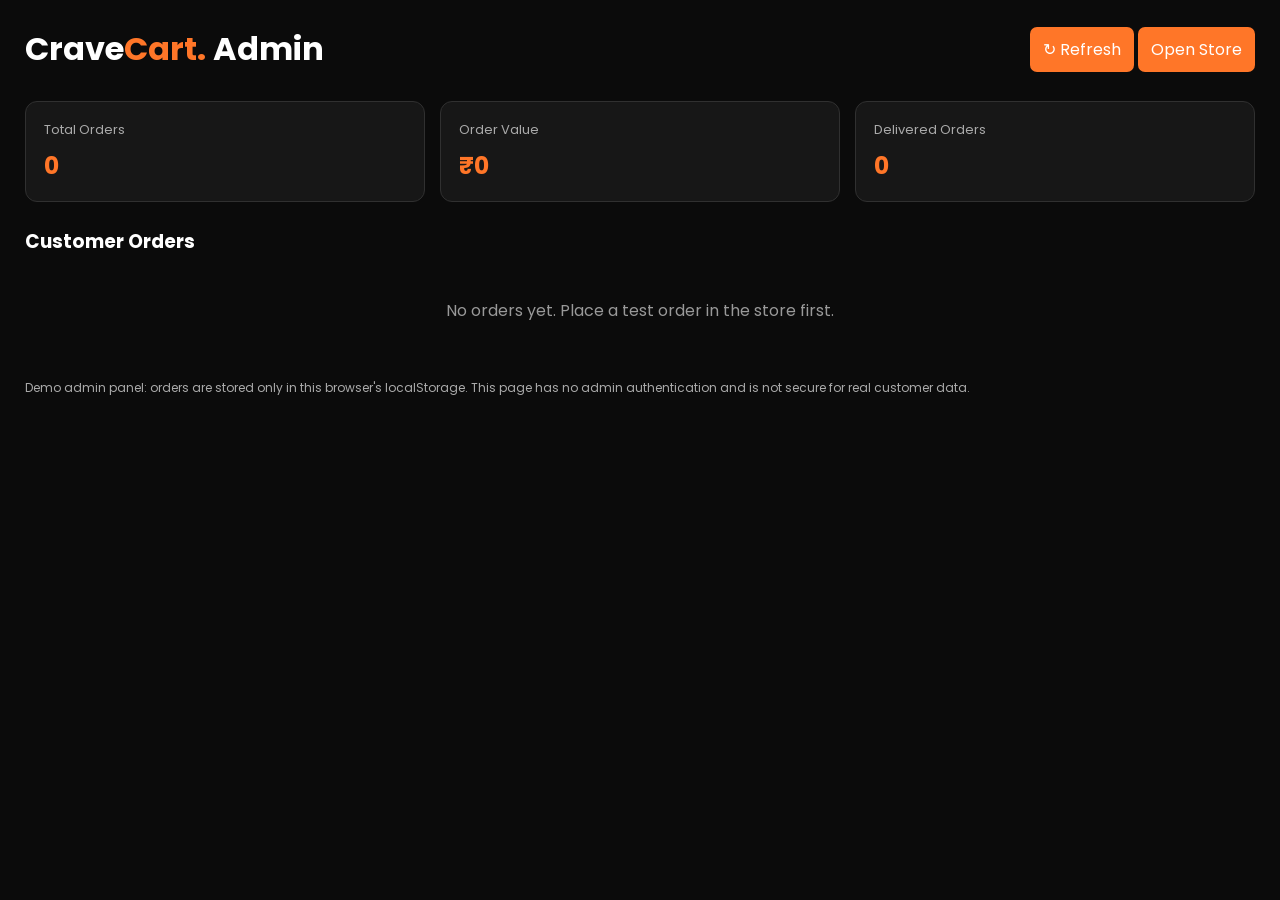
==== admin.html @ 3457a801 "Create admin.html" ====
<!DOCTYPE html>
<html lang="en">
<head>
<meta charset="UTF-8">
<meta name="viewport" content="width=device-width, initial-scale=1.0">
<title>CraveCart Admin</title>
<link href="https://fonts.googleapis.com/css2?family=Poppins:wght@400;500;600;700&display=swap" rel="stylesheet">
<style>
*{box-sizing:border-box;margin:0;padding:0}
body{background:#0b0b0b;color:white;font-family:Poppins,sans-serif;padding:25px}
header{display:flex;justify-content:space-between;align-items:center;gap:15px;flex-wrap:wrap;margin-bottom:28px}
h1 span{color:#ff7628}
button,select{padding:10px 13px;border:0;border-radius:7px;font:inherit}
button{cursor:pointer;background:#ff7628;color:white}
select{background:#222;color:white;border:1px solid #444}
.stats{display:grid;grid-template-columns:repeat(3,1fr);gap:15px;margin-bottom:25px}
.stat,.order{background:#171717;border:1px solid #303030;border-radius:12px;padding:18px}
.stat p{color:#aaa;font-size:13px}
.stat h2{color:#ff7628;margin-top:8px}
h3{margin-bottom:12px}
#orders{display:grid;gap:15px}
.order-head,.order-foot{display:flex;justify-content:space-between;gap:12px;flex-wrap:wrap}
.order p{font-size:13px;color:#bbb;margin:7px 0;overflow-wrap:anywhere}
.order strong{color:#ff7628}
.items{border-top:1px solid #333;border-bottom:1px solid #333;padding:10px 0;margin:12px 0}
.actions{display:flex;gap:8px;flex-wrap:wrap;margin-top:12px}
.danger{background:#a72d2d}
.muted{color:#999;text-align:center;padding:30px}
.note{color:#aaa;font-size:12px;margin-top:25px;line-height:1.7}
a{color:#ff7628}
@media(max-width:600px){body{padding:15px}.stats{grid-template-columns:1fr}}
</style>
</head>
<body>
<header>
  <h1>Crave<span>Cart.</span> Admin</h1>
  <div>
    <button onclick="loadOrders()">↻ Refresh</button>
    <button onclick="location.href='index.html'">Open Store</button>
  </div>
</header>

<div class="stats">
  <div class="stat"><p>Total Orders</p><h2 id="count">0</h2></div>
  <div class="stat"><p>Order Value</p><h2 id="sales">₹0</h2></div>
  <div class="stat"><p>Delivered Orders</p><h2 id="delivered">0</h2></div>
</div>

<h3>Customer Orders</h3>
<div id="orders"></div>

<p class="note">
  Demo admin panel: orders are stored only in this browser's localStorage.
  This page has no admin authentication and is not secure for real customer data.
</p>

<script>
const statuses=[
  "Order Placed",
  "Confirmed",
  "Preparing",
  "Out for Delivery",
  "Delivered",
  "Cancelled"
];

function readOrders(){
  try{return JSON.parse(localStorage.getItem("cc-orders"))||[]}
  catch{return []}
}

function safe(text){
  return String(text??"").replace(/[&<>"']/g,c=>({
    "&":"&amp;","<":"&lt;",">":"&gt;",'"':"&quot;","'":"&#39;"
  }[c]));
}

function loadOrders(){
  const orders=readOrders();
  document.getElementById("count").textContent=orders.length;
  document.getElementById("sales").textContent="₹"+
    orders.reduce((sum,o)=>sum+(Number(o.total)||0),0);
  document.getElementById("delivered").textContent=
    orders.filter(o=>o.status==="Delivered").length;

  const box=document.getElementById("orders");
  if(!orders.length){
    box.innerHTML='<div class="muted">No orders yet. Place a test order in the store first.</div>';
    return;
  }

  box.innerHTML=orders.map(o=>`
    <article class="order">
      <div class="order-head">
        <strong>${safe(o.id)}</strong>
        <strong>₹${Number(o.total)||0}</strong>
      </div>
      <p>Date: ${safe(o.date)}</p>
      <p>Customer: ${safe(o.customer)}</p>
      <p>Phone: ${safe(o.phone)}</p>
      <p>Address: ${safe(o.address)}</p>
      <div class="items">
        ${(Array.isArray(o.items)?o.items:[]).map(i=>
          `<p>${safe(i.name)} × ${Number(i.qty)||0} — ₹${(Number(i.price)||0)*(Number(i.qty)||0)}</p>`
        ).join("")}
      </div>
      <p>Payment: ${safe(o.payment||"Cash on Delivery")}</p>
      <p>Current status: <strong>${safe(o.status||"Order Placed")}</strong></p>
      <div class="actions">
        <select id="status-${safe(o.id)}">
          ${statuses.map(s=>`<option value="${s}" ${s===o.status?"selected":""}>${s}</option>`).join("")}
        </select>
        <button onclick="updateStatus('${safe(o.id)}')">Update Status</button>
        <button class="danger" onclick="deleteOrder('${safe(o.id)}')">Delete</button>
      </div>
    </article>
  `).join("");
}

function updateStatus(id){
  const orders=readOrders();
  const order=orders.find(o=>o.id===id);
  if(!order)return;
  const select=document.getElementById("status-"+id);
  if(!select)return;
  order.status=select.value;
  localStorage.setItem("cc-orders",JSON.stringify(orders));
  loadOrders();
}

function deleteOrder(id){
  if(!confirm("Delete this demo order?"))return;
  const orders=readOrders().filter(o=>o.id!==id);
  localStorage.setItem("cc-orders",JSON.stringify(orders));
  loadOrders();
}

loadOrders();
</script>
</body>
</html>
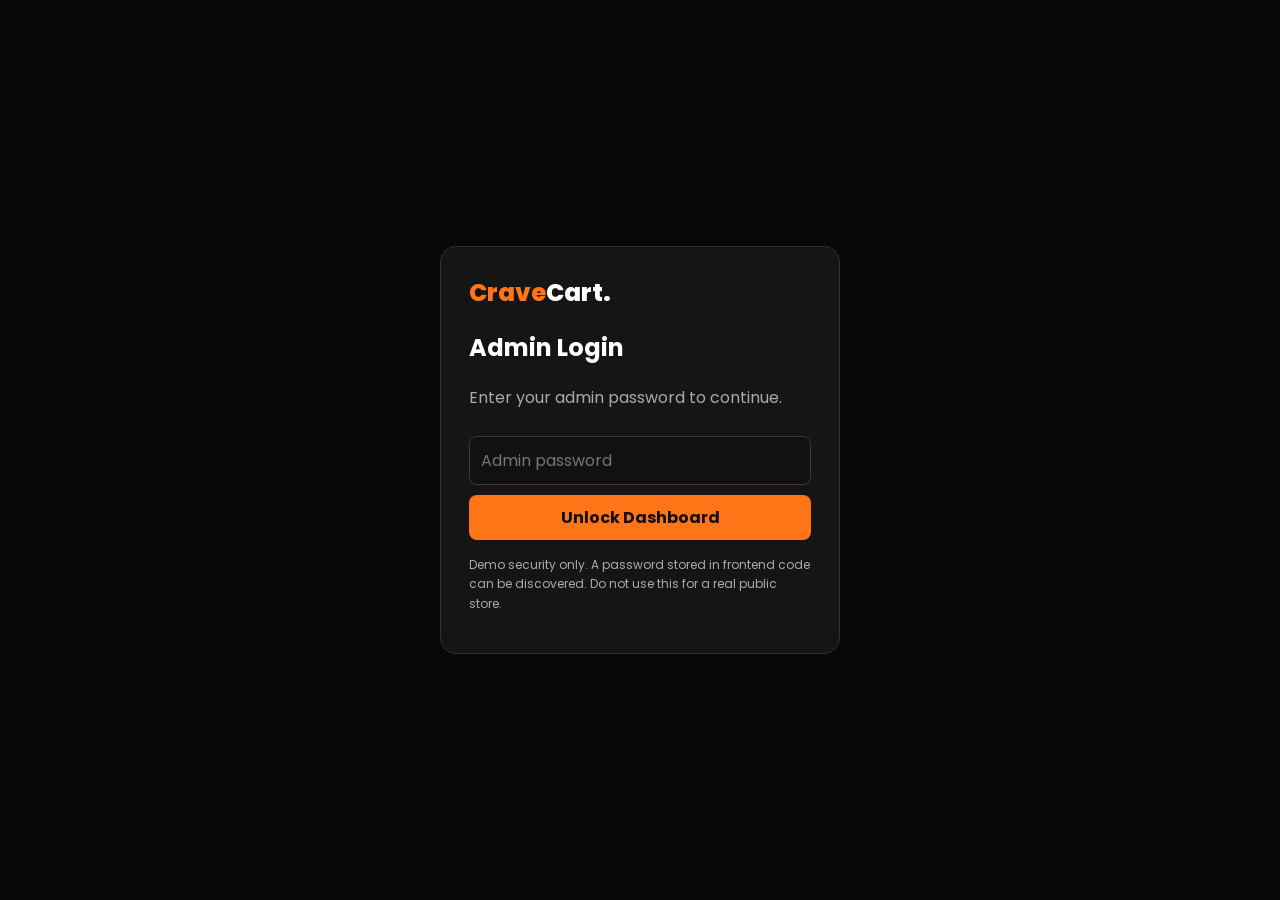
==== commit dc598516: "Update admin.html" ====
--- a/admin.html
+++ b/admin.html
@@ -5,138 +5,207 @@
 <meta charset="UTF-8">
 <meta name="viewport" content="width=device-width, initial-scale=1.0">
 <title>CraveCart Admin</title>
-<link href="https://fonts.googleapis.com/css2?family=Poppins:wght@400;500;600;700&display=swap" rel="stylesheet">
+<link rel="icon" href="https://i.postimg.cc/HkrL3C15/Crave-Cart-Glowing-Food-Delivery-Logo.png">
+<link href="https://fonts.googleapis.com/css2?family=Poppins:wght@400;500;600;700;800&display=swap" rel="stylesheet">
 <style>
-*{box-sizing:border-box;margin:0;padding:0}
-body{background:#0b0b0b;color:white;font-family:Poppins,sans-serif;padding:25px}
-header{display:flex;justify-content:space-between;align-items:center;gap:15px;flex-wrap:wrap;margin-bottom:28px}
-h1 span{color:#ff7628}
-button,select{padding:10px 13px;border:0;border-radius:7px;font:inherit}
-button{cursor:pointer;background:#ff7628;color:white}
-select{background:#222;color:white;border:1px solid #444}
-.stats{display:grid;grid-template-columns:repeat(3,1fr);gap:15px;margin-bottom:25px}
-.stat,.order{background:#171717;border:1px solid #303030;border-radius:12px;padding:18px}
-.stat p{color:#aaa;font-size:13px}
-.stat h2{color:#ff7628;margin-top:8px}
-h3{margin-bottom:12px}
-#orders{display:grid;gap:15px}
-.order-head,.order-foot{display:flex;justify-content:space-between;gap:12px;flex-wrap:wrap}
-.order p{font-size:13px;color:#bbb;margin:7px 0;overflow-wrap:anywhere}
-.order strong{color:#ff7628}
-.items{border-top:1px solid #333;border-bottom:1px solid #333;padding:10px 0;margin:12px 0}
-.actions{display:flex;gap:8px;flex-wrap:wrap;margin-top:12px}
-.danger{background:#a72d2d}
-.muted{color:#999;text-align:center;padding:30px}
-.note{color:#aaa;font-size:12px;margin-top:25px;line-height:1.7}
-a{color:#ff7628}
-@media(max-width:600px){body{padding:15px}.stats{grid-template-columns:1fr}}
+:root{--bg:#080808;--card:#151515;--orange:#ff7518;--muted:#aaa;--line:#303030}
+*{box-sizing:border-box}
+body{margin:0;background:var(--bg);color:#fff;font-family:Poppins,Arial,sans-serif}
+button,input,select{font:inherit}
+button{cursor:pointer}
+header{padding:17px 5%;display:flex;justify-content:space-between;align-items:center;gap:12px;border-bottom:1px solid var(--line)}
+.logo{font-size:24px;font-weight:800;color:var(--orange)}.logo span{color:white}
+.btn{border:0;border-radius:8px;background:var(--orange);color:#111;font-weight:700;padding:10px 15px}
+.outline{background:transparent;color:white;border:1px solid #555}
+main{padding:25px 5% 60px}
+h1{margin:0 0 6px;font-size:30px}
+.muted{color:var(--muted)}
+.grid{display:grid;grid-template-columns:repeat(4,1fr);gap:14px;margin:22px 0}
+.card{background:var(--card);border:1px solid var(--line);border-radius:12px;padding:17px}
+.card small{color:var(--muted)}
+.number{font-size:27px;font-weight:800;color:var(--orange);margin-top:5px;overflow-wrap:anywhere}
+.toolbar{display:flex;gap:10px;flex-wrap:wrap;margin:15px 0}
+input,select{padding:11px;background:#111;color:white;border:1px solid #393939;border-radius:8px}
+input{flex:1;min-width:180px}
+.orders{display:grid;grid-template-columns:repeat(2,minmax(0,1fr));gap:15px}
+.order{background:var(--card);border:1px solid var(--line);border-radius:13px;padding:17px;min-width:0}
+.orderhead{display:flex;justify-content:space-between;gap:10px;flex-wrap:wrap}
+.order h3{margin:0;color:var(--orange);overflow-wrap:anywhere}
+.tag{background:#292929;padding:5px 9px;border-radius:6px;font-size:12px}
+.details{font-size:13px;color:#ddd;line-height:1.8;overflow-wrap:anywhere}
+.items{border-top:1px solid var(--line);border-bottom:1px solid var(--line);padding:9px 0;margin:12px 0;font-size:13px}
+.row{display:flex;justify-content:space-between;gap:12px;margin:6px 0}
+.total{font-size:19px;color:var(--orange);font-weight:800}
+.statusbar{display:flex;gap:8px;flex-wrap:wrap;margin-top:14px}
+.statusbar select{flex:1;min-width:160px}
+.empty{text-align:center;padding:35px;color:var(--muted);grid-column:1/-1}
+.login{min-height:100vh;display:flex;align-items:center;justify-content:center;padding:20px}
+.loginbox{width:min(400px,100%);padding:28px;background:var(--card);border:1px solid var(--line);border-radius:16px}
+.loginbox input{width:100%;margin:10px 0}
+.loginbox .btn{width:100%}
+.notice{font-size:12px;color:var(--muted);line-height:1.6;margin-top:15px}
+.hidden{display:none!important}
+@media(max-width:800px){.grid{grid-template-columns:repeat(2,1fr)}.orders{grid-template-columns:1fr}}
+@media(max-width:500px){header{padding:14px 4%}.logo{font-size:20px}main{padding:20px 4%}h1{font-size:25px}.grid{gap:8px}.card{padding:12px}.number{font-size:22px}}
 </style>
 </head>
 <body>
+
+<section id="loginScreen" class="login">
+  <div class="loginbox">
+    <div class="logo">Crave<span>Cart.</span></div>
+    <h2>Admin Login</h2>
+    <p class="muted">Enter your admin password to continue.</p>
+    <form onsubmit="login(event)">
+      <input id="password" type="password" placeholder="Admin password" required autocomplete="current-password">
+      <button class="btn" type="submit">Unlock Dashboard</button>
+    </form>
+    <p id="loginError" style="color:#ff6969;font-size:13px"></p>
+    <p class="notice">Demo security only. A password stored in frontend code can be discovered. Do not use this for a real public store.</p>
+  </div>
+</section>
+
+<section id="dashboard" class="hidden">
 <header>
-  <h1>Crave<span>Cart.</span> Admin</h1>
-  <div>
-    <button onclick="loadOrders()">↻ Refresh</button>
-    <button onclick="location.href='index.html'">Open Store</button>
+  <div class="logo">Crave<span>Cart.</span> <small style="color:white;font-size:13px">Admin</small></div>
+  <div style="display:flex;gap:8px;flex-wrap:wrap">
+    <button class="btn outline" onclick="location.href='index.html'">Open Store</button>
+    <button class="btn" onclick="logout()">Lock Admin</button>
   </div>
 </header>
-
-<div class="stats">
-  <div class="stat"><p>Total Orders</p><h2 id="count">0</h2></div>
-  <div class="stat"><p>Order Value</p><h2 id="sales">₹0</h2></div>
-  <div class="stat"><p>Delivered Orders</p><h2 id="delivered">0</h2></div>
-</div>
-
-<h3>Customer Orders</h3>
-<div id="orders"></div>
-
-<p class="note">
-  Demo admin panel: orders are stored only in this browser's localStorage.
-  This page has no admin authentication and is not secure for real customer data.
-</p>
+<main>
+  <h1>Order Dashboard</h1>
+  <p class="muted">Manage customer orders and delivery status.</p>
+
+  <div class="grid">
+    <div class="card"><small>Total Orders</small><div class="number" id="totalOrders">0</div></div>
+    <div class="card"><small>Total Order Value</small><div class="number" id="totalValue">₹0</div></div>
+    <div class="card"><small>Delivered</small><div class="number" id="delivered">0</div></div>
+    <div class="card"><small>Pending / Active</small><div class="number" id="active">0</div></div>
+  </div>
+
+  <div class="toolbar">
+    <input id="search" placeholder="Search order ID, name, phone..." oninput="renderOrders()">
+    <select id="filter" onchange="renderOrders()">
+      <option value="">All Statuses</option>
+      <option>Order Placed</option>
+      <option>Confirmed</option>
+      <option>Preparing</option>
+      <option>Out for Delivery</option>
+      <option>Delivered</option>
+      <option>Cancelled</option>
+    </select>
+    <button class="btn" onclick="renderOrders()">Refresh</button>
+  </div>
+
+  <div id="orders" class="orders"></div>
+</main>
+</section>
 
 <script>
-const statuses=[
-  "Order Placed",
-  "Confirmed",
-  "Preparing",
-  "Out for Delivery",
-  "Delivered",
-  "Cancelled"
-];
-
-function readOrders(){
-  try{return JSON.parse(localStorage.getItem("cc-orders"))||[]}
-  catch{return []}
-}
-
-function safe(text){
-  return String(text??"").replace(/[&<>"']/g,c=>({
+// Change this password before using the demo.
+// Frontend passwords are NOT secure for a public website.
+const ADMIN_PASSWORD = "CraveCart@123";
+const SESSION_KEY = "cc-admin-unlocked";
+
+function login(event) {
+  event.preventDefault();
+  const password=document.getElementById("password").value;
+  if(password===ADMIN_PASSWORD) {
+    // Remember this browser's unlocked state.
+    localStorage.setItem(SESSION_KEY,"yes");
+    showDashboard();
+  } else {
+    document.getElementById("loginError").textContent="Incorrect password. Try again.";
+  }
+}
+function showDashboard() {
+  document.getElementById("loginScreen").classList.add("hidden");
+  document.getElementById("dashboard").classList.remove("hidden");
+  renderOrders();
+}
+function logout() {
+  localStorage.removeItem(SESSION_KEY);
+  document.getElementById("password").value="";
+  document.getElementById("dashboard").classList.add("hidden");
+  document.getElementById("loginScreen").classList.remove("hidden");
+}
+function getOrders() {
+  try {
+    const orders=JSON.parse(localStorage.getItem("cc-orders")||"[]");
+    return Array.isArray(orders)?orders:[];
+  } catch(e) { return []; }
+}
+function escapeHTML(s) {
+  return String(s??"").replace(/[&<>"']/g,c=>({
     "&":"&amp;","<":"&lt;",">":"&gt;",'"':"&quot;","'":"&#39;"
   }[c]));
 }
-
-function loadOrders(){
-  const orders=readOrders();
-  document.getElementById("count").textContent=orders.length;
-  document.getElementById("sales").textContent="₹"+
-    orders.reduce((sum,o)=>sum+(Number(o.total)||0),0);
-  document.getElementById("delivered").textContent=
-    orders.filter(o=>o.status==="Delivered").length;
-
-  const box=document.getElementById("orders");
-  if(!orders.length){
-    box.innerHTML='<div class="muted">No orders yet. Place a test order in the store first.</div>';
-    return;
-  }
-
-  box.innerHTML=orders.map(o=>`
+function updateStatus(id,status) {
+  const orders=getOrders();
+  const order=orders.find(o=>o.id===id);
+  if(!order) return alert("Order not found.");
+  order.status=status;
+  localStorage.setItem("cc-orders",JSON.stringify(orders));
+  renderOrders();
+}
+function deleteOrder(id) {
+  if(!confirm("Delete this order permanently from this browser?")) return;
+  const orders=getOrders().filter(o=>o.id!==id);
+  localStorage.setItem("cc-orders",JSON.stringify(orders));
+  renderOrders();
+}
+function renderOrders() {
+  const orders=getOrders();
+  const delivered=orders.filter(o=>o.status==="Delivered").length;
+  const active=orders.filter(o=>!["Delivered","Cancelled"].includes(o.status)).length;
+  document.getElementById("totalOrders").textContent=orders.length;
+  document.getElementById("totalValue").textContent="₹"+orders.reduce((s,o)=>s+Number(o.total||0),0);
+  document.getElementById("delivered").textContent=delivered;
+  document.getElementById("active").textContent=active;
+
+  const q=document.getElementById("search").value.toLowerCase().trim();
+  const status=document.getElementById("filter").value;
+  const filtered=orders.filter(o=>{
+    const match=[o.id,o.name,o.phone,o.address].some(v=>String(v||"").toLowerCase().includes(q));
+    return match&&(!status||o.status===status);
+  });
+
+  document.getElementById("orders").innerHTML=filtered.length?filtered.map(o=>`
     <article class="order">
-      <div class="order-head">
-        <strong>${safe(o.id)}</strong>
-        <strong>₹${Number(o.total)||0}</strong>
-      </div>
-      <p>Date: ${safe(o.date)}</p>
-      <p>Customer: ${safe(o.customer)}</p>
-      <p>Phone: ${safe(o.phone)}</p>
-      <p>Address: ${safe(o.address)}</p>
+      <div class="orderhead">
+        <h3>${escapeHTML(o.id)}</h3>
+        <span class="tag">${escapeHTML(o.status||"Order Placed")}</span>
+      </div>
+      <p class="muted" style="font-size:12px">${escapeHTML(o.date||"")}</p>
+      <div class="details">
+        <b>Customer:</b> ${escapeHTML(o.name)}<br>
+        <b>Phone:</b> ${escapeHTML(o.phone)}<br>
+        <b>Address:</b> ${escapeHTML(o.address)}<br>
+        <b>Payment:</b> ${escapeHTML(o.payment||"Cash on Delivery")}
+      </div>
       <div class="items">
-        ${(Array.isArray(o.items)?o.items:[]).map(i=>
-          `<p>${safe(i.name)} × ${Number(i.qty)||0} — ₹${(Number(i.price)||0)*(Number(i.qty)||0)}</p>`
-        ).join("")}
-      </div>
-      <p>Payment: ${safe(o.payment||"Cash on Delivery")}</p>
-      <p>Current status: <strong>${safe(o.status||"Order Placed")}</strong></p>
-      <div class="actions">
-        <select id="status-${safe(o.id)}">
-          ${statuses.map(s=>`<option value="${s}" ${s===o.status?"selected":""}>${s}</option>`).join("")}
+        ${(Array.isArray(o.items)?o.items:[]).map(p=>`
+          <div class="row"><span>${escapeHTML(p.name)} × ${Number(p.qty)||1}</span>
+          <b>₹${(Number(p.price)||0)*(Number(p.qty)||1)}</b></div>
+        `).join("")}
+        <div class="row"><span>Subtotal</span><span>₹${Number(o.subtotal)||0}</span></div>
+        <div class="row"><span>Delivery</span><span>₹${Number(o.delivery)||0}</span></div>
+        <div class="row"><b>Total</b><b class="total">₹${Number(o.total)||0}</b></div>
+      </div>
+      <div class="statusbar">
+        <select onchange="updateStatus('${escapeHTML(o.id)}',this.value)">
+          ${["Order Placed","Confirmed","Preparing","Out for Delivery","Delivered","Cancelled"].map(s=>
+            `<option ${s===(o.status||"Order Placed")?"selected":""}>${s}</option>`
+          ).join("")}
         </select>
-        <button onclick="updateStatus('${safe(o.id)}')">Update Status</button>
-        <button class="danger" onclick="deleteOrder('${safe(o.id)}')">Delete</button>
+        <button class="btn outline" onclick="deleteOrder('${escapeHTML(o.id)}')">Delete</button>
       </div>
     </article>
-  `).join("");
-}
-
-function updateStatus(id){
-  const orders=readOrders();
-  const order=orders.find(o=>o.id===id);
-  if(!order)return;
-  const select=document.getElementById("status-"+id);
-  if(!select)return;
-  order.status=select.value;
-  localStorage.setItem("cc-orders",JSON.stringify(orders));
-  loadOrders();
-}
-
-function deleteOrder(id){
-  if(!confirm("Delete this demo order?"))return;
-  const orders=readOrders().filter(o=>o.id!==id);
-  localStorage.setItem("cc-orders",JSON.stringify(orders));
-  loadOrders();
-}
-
-loadOrders();
+  `).join(""):`<div class="empty">No orders found. Place a test order on the store first.</div>`;
+}
+
+if(localStorage.getItem(SESSION_KEY)==="yes") showDashboard();
 </script>
 </body>
 </html>
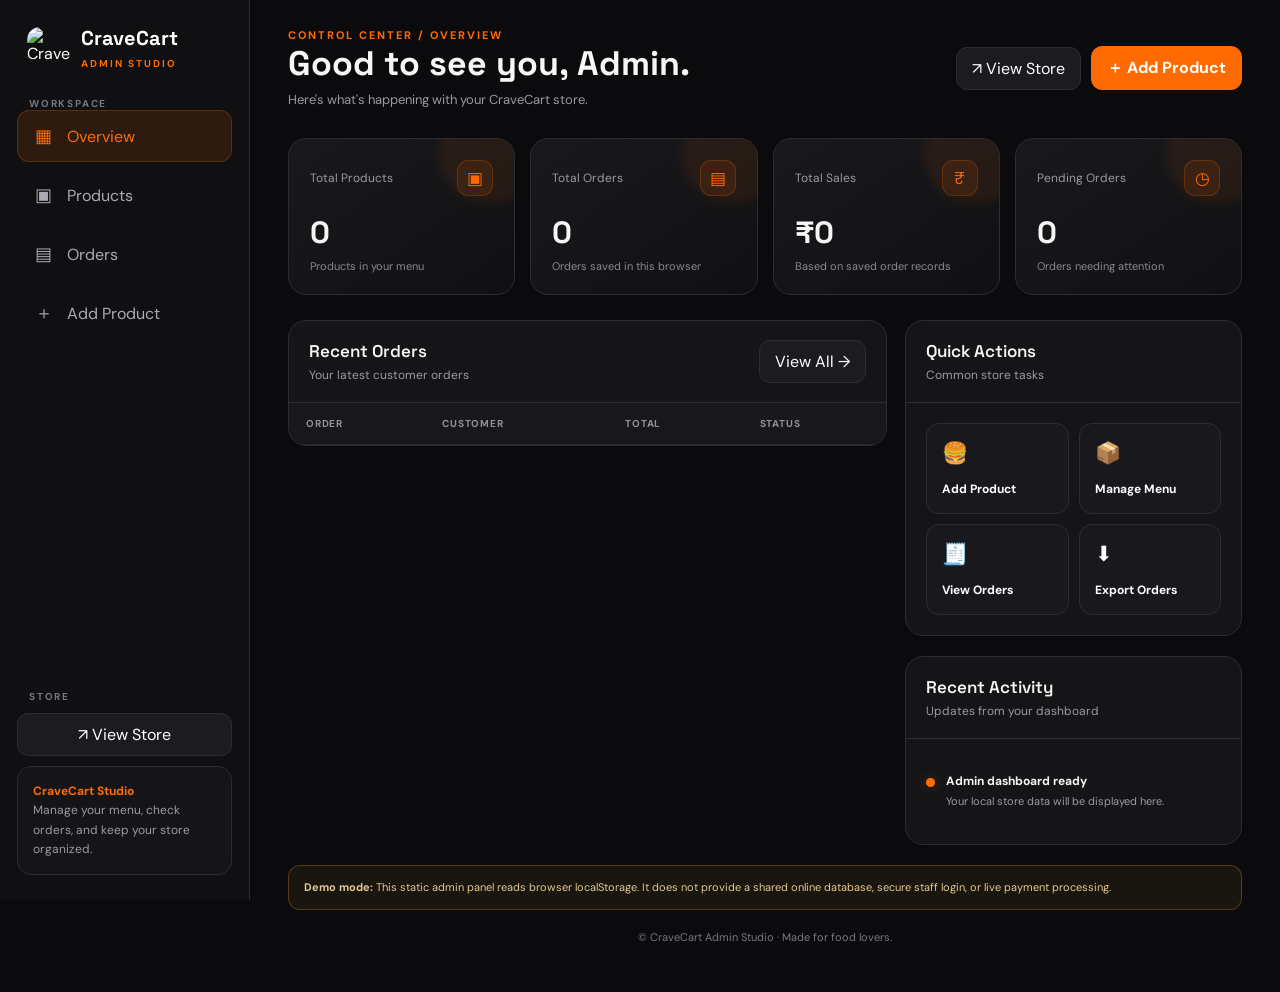
==== commit e836677f: "Update admin.html" ====
--- a/admin.html
+++ b/admin.html
@@ -1,211 +1,1122 @@
-
 <!DOCTYPE html>
 <html lang="en">
 <head>
-<meta charset="UTF-8">
-<meta name="viewport" content="width=device-width, initial-scale=1.0">
-<title>CraveCart Admin</title>
-<link rel="icon" href="https://i.postimg.cc/HkrL3C15/Crave-Cart-Glowing-Food-Delivery-Logo.png">
-<link href="https://fonts.googleapis.com/css2?family=Poppins:wght@400;500;600;700;800&display=swap" rel="stylesheet">
-<style>
-:root{--bg:#080808;--card:#151515;--orange:#ff7518;--muted:#aaa;--line:#303030}
-*{box-sizing:border-box}
-body{margin:0;background:var(--bg);color:#fff;font-family:Poppins,Arial,sans-serif}
-button,input,select{font:inherit}
-button{cursor:pointer}
-header{padding:17px 5%;display:flex;justify-content:space-between;align-items:center;gap:12px;border-bottom:1px solid var(--line)}
-.logo{font-size:24px;font-weight:800;color:var(--orange)}.logo span{color:white}
-.btn{border:0;border-radius:8px;background:var(--orange);color:#111;font-weight:700;padding:10px 15px}
-.outline{background:transparent;color:white;border:1px solid #555}
-main{padding:25px 5% 60px}
-h1{margin:0 0 6px;font-size:30px}
-.muted{color:var(--muted)}
-.grid{display:grid;grid-template-columns:repeat(4,1fr);gap:14px;margin:22px 0}
-.card{background:var(--card);border:1px solid var(--line);border-radius:12px;padding:17px}
-.card small{color:var(--muted)}
-.number{font-size:27px;font-weight:800;color:var(--orange);margin-top:5px;overflow-wrap:anywhere}
-.toolbar{display:flex;gap:10px;flex-wrap:wrap;margin:15px 0}
-input,select{padding:11px;background:#111;color:white;border:1px solid #393939;border-radius:8px}
-input{flex:1;min-width:180px}
-.orders{display:grid;grid-template-columns:repeat(2,minmax(0,1fr));gap:15px}
-.order{background:var(--card);border:1px solid var(--line);border-radius:13px;padding:17px;min-width:0}
-.orderhead{display:flex;justify-content:space-between;gap:10px;flex-wrap:wrap}
-.order h3{margin:0;color:var(--orange);overflow-wrap:anywhere}
-.tag{background:#292929;padding:5px 9px;border-radius:6px;font-size:12px}
-.details{font-size:13px;color:#ddd;line-height:1.8;overflow-wrap:anywhere}
-.items{border-top:1px solid var(--line);border-bottom:1px solid var(--line);padding:9px 0;margin:12px 0;font-size:13px}
-.row{display:flex;justify-content:space-between;gap:12px;margin:6px 0}
-.total{font-size:19px;color:var(--orange);font-weight:800}
-.statusbar{display:flex;gap:8px;flex-wrap:wrap;margin-top:14px}
-.statusbar select{flex:1;min-width:160px}
-.empty{text-align:center;padding:35px;color:var(--muted);grid-column:1/-1}
-.login{min-height:100vh;display:flex;align-items:center;justify-content:center;padding:20px}
-.loginbox{width:min(400px,100%);padding:28px;background:var(--card);border:1px solid var(--line);border-radius:16px}
-.loginbox input{width:100%;margin:10px 0}
-.loginbox .btn{width:100%}
-.notice{font-size:12px;color:var(--muted);line-height:1.6;margin-top:15px}
-.hidden{display:none!important}
-@media(max-width:800px){.grid{grid-template-columns:repeat(2,1fr)}.orders{grid-template-columns:1fr}}
-@media(max-width:500px){header{padding:14px 4%}.logo{font-size:20px}main{padding:20px 4%}h1{font-size:25px}.grid{gap:8px}.card{padding:12px}.number{font-size:22px}}
-</style>
+  <meta charset="UTF-8">
+  <meta name="viewport" content="width=device-width, initial-scale=1.0">
+  <meta name="theme-color" content="#0b0b0d">
+  <title>CraveCart | Admin Dashboard</title>
+
+  <link rel="icon" href="https://i.postimg.cc/HkrL3C15/Crave-Cart-Glowing-Food-Delivery-Logo.png">
+  <link rel="preconnect" href="https://fonts.googleapis.com">
+  <link rel="preconnect" href="https://fonts.gstatic.com" crossorigin>
+  <link href="https://fonts.googleapis.com/css2?family=DM+Sans:wght@400;500;600;700&family=Space+Grotesk:wght@400;500;600;700&display=swap" rel="stylesheet">
+  <link rel="stylesheet" href="admin.css">
+
+  <style>
+    /* Fallback styling so the dashboard remains readable before admin.css is added. */
+    :root {
+      color-scheme: dark;
+      --bg: #0b0b0d;
+      --panel: #151518;
+      --panel-light: #1c1c20;
+      --border: #2c2c32;
+      --text: #f6f6f7;
+      --muted: #9999a3;
+      --orange: #ff6b00;
+      --green: #35c98b;
+      --red: #ff5d68;
+      --radius: 18px;
+    }
+
+    * { box-sizing: border-box; }
+
+    body {
+      margin: 0;
+      min-height: 100vh;
+      background: var(--bg);
+      color: var(--text);
+      font-family: "DM Sans", sans-serif;
+    }
+
+    button, input, select, textarea { font: inherit; }
+    button { cursor: pointer; }
+
+    .admin-shell {
+      min-height: 100vh;
+      display: grid;
+      grid-template-columns: 250px minmax(0, 1fr);
+    }
+
+    .sidebar {
+      position: sticky;
+      top: 0;
+      height: 100vh;
+      padding: 25px 17px;
+      background: #101012;
+      border-right: 1px solid var(--border);
+      display: flex;
+      flex-direction: column;
+      gap: 25px;
+    }
+
+    .brand {
+      display: flex;
+      align-items: center;
+      gap: 11px;
+      padding: 0 10px;
+      text-decoration: none;
+      color: white;
+    }
+
+    .brand img {
+      width: 43px;
+      height: 43px;
+      border-radius: 13px;
+      object-fit: cover;
+    }
+
+    .brand strong {
+      display: block;
+      font: 700 20px "Space Grotesk", sans-serif;
+    }
+
+    .brand small {
+      color: var(--orange);
+      letter-spacing: 2px;
+      font-size: 10px;
+      font-weight: 700;
+    }
+
+    .sidebar-label {
+      padding: 0 12px;
+      color: #777780;
+      font-size: 10px;
+      font-weight: 700;
+      letter-spacing: 1.8px;
+      text-transform: uppercase;
+    }
+
+    .side-nav {
+      display: grid;
+      gap: 7px;
+    }
+
+    .nav-item {
+      display: flex;
+      align-items: center;
+      gap: 12px;
+      width: 100%;
+      padding: 13px 14px;
+      border: 1px solid transparent;
+      border-radius: 12px;
+      background: transparent;
+      color: #aaaab3;
+      text-align: left;
+      transition: .2s ease;
+    }
+
+    .nav-item:hover,
+    .nav-item.active {
+      color: white;
+      background: rgba(255, 107, 0, .12);
+      border-color: rgba(255, 107, 0, .24);
+    }
+
+    .nav-item.active { color: var(--orange); }
+
+    .nav-icon {
+      width: 23px;
+      text-align: center;
+      font-size: 18px;
+    }
+
+    .sidebar-bottom {
+      margin-top: auto;
+      display: grid;
+      gap: 10px;
+    }
+
+    .sidebar-note {
+      padding: 15px;
+      border: 1px solid var(--border);
+      border-radius: 14px;
+      background: var(--panel);
+      color: var(--muted);
+      font-size: 12px;
+      line-height: 1.6;
+    }
+
+    .sidebar-note strong { color: var(--orange); }
+
+    .main-area {
+      min-width: 0;
+      padding: 28px clamp(16px, 3vw, 38px);
+    }
+
+    .topbar {
+      display: flex;
+      justify-content: space-between;
+      align-items: center;
+      gap: 18px;
+      margin-bottom: 30px;
+    }
+
+    .eyebrow {
+      color: var(--orange);
+      font-size: 11px;
+      font-weight: 700;
+      letter-spacing: 2px;
+      text-transform: uppercase;
+    }
+
+    h1, h2, h3, p { margin-top: 0; }
+
+    h1 {
+      margin-bottom: 6px;
+      font: 700 clamp(25px, 3vw, 34px) "Space Grotesk", sans-serif;
+    }
+
+    .subheading {
+      margin: 0;
+      color: var(--muted);
+      font-size: 13px;
+    }
+
+    .top-actions {
+      display: flex;
+      flex-wrap: wrap;
+      gap: 10px;
+      align-items: center;
+    }
+
+    .button {
+      display: inline-flex;
+      justify-content: center;
+      align-items: center;
+      gap: 8px;
+      min-height: 42px;
+      padding: 10px 15px;
+      border: 1px solid var(--border);
+      border-radius: 11px;
+      background: var(--panel-light);
+      color: white;
+      text-decoration: none;
+      transition: transform .2s, background .2s;
+    }
+
+    .button:hover { transform: translateY(-2px); }
+
+    .button-primary {
+      background: var(--orange);
+      border-color: var(--orange);
+      color: #fff;
+      font-weight: 700;
+    }
+
+    .button-primary:hover { background: #e85f00; }
+
+    .button-danger {
+      color: #ff9299;
+      border-color: rgba(255, 93, 104, .3);
+      background: rgba(255, 93, 104, .08);
+    }
+
+    .stats-grid {
+      display: grid;
+      grid-template-columns: repeat(4, minmax(0, 1fr));
+      gap: 15px;
+      margin-bottom: 25px;
+    }
+
+    .stat-card {
+      position: relative;
+      overflow: hidden;
+      padding: 21px;
+      border: 1px solid var(--border);
+      border-radius: var(--radius);
+      background: linear-gradient(145deg, #19191d, #111113);
+    }
+
+    .stat-card::after {
+      content: "";
+      position: absolute;
+      right: -25px;
+      top: -35px;
+      width: 100px;
+      height: 100px;
+      border-radius: 50%;
+      background: rgba(255, 107, 0, .08);
+      filter: blur(5px);
+    }
+
+    .stat-top {
+      display: flex;
+      justify-content: space-between;
+      gap: 8px;
+      align-items: center;
+      color: var(--muted);
+      font-size: 12px;
+    }
+
+    .stat-icon {
+      display: grid;
+      place-items: center;
+      width: 36px;
+      height: 36px;
+      border: 1px solid rgba(255, 107, 0, .2);
+      border-radius: 11px;
+      background: rgba(255, 107, 0, .1);
+      color: var(--orange);
+      font-size: 17px;
+    }
+
+    .stat-value {
+      margin: 17px 0 7px;
+      font: 700 clamp(23px, 2.4vw, 32px) "Space Grotesk", sans-serif;
+      overflow-wrap: anywhere;
+    }
+
+    .stat-foot {
+      color: #888891;
+      font-size: 11px;
+    }
+
+    .stat-foot strong { color: var(--green); }
+
+    .content-grid {
+      display: grid;
+      grid-template-columns: minmax(0, 1.6fr) minmax(260px, .9fr);
+      gap: 18px;
+      align-items: start;
+    }
+
+    .panel {
+      min-width: 0;
+      margin-bottom: 20px;
+      overflow: hidden;
+      border: 1px solid var(--border);
+      border-radius: var(--radius);
+      background: var(--panel);
+    }
+
+    .panel-header {
+      display: flex;
+      justify-content: space-between;
+      align-items: center;
+      gap: 12px;
+      padding: 19px 20px;
+      border-bottom: 1px solid var(--border);
+    }
+
+    .panel-header h2 {
+      margin: 0;
+      font: 600 17px "Space Grotesk", sans-serif;
+    }
+
+    .panel-header p {
+      margin: 5px 0 0;
+      color: var(--muted);
+      font-size: 12px;
+    }
+
+    .panel-body { padding: 20px; }
+
+    .section-view { display: none; }
+    .section-view.active { display: block; animation: fadeIn .25s ease; }
+
+    @keyframes fadeIn {
+      from { opacity: 0; transform: translateY(6px); }
+      to { opacity: 1; transform: translateY(0); }
+    }
+
+    .form-grid {
+      display: grid;
+      grid-template-columns: repeat(2, minmax(0, 1fr));
+      gap: 15px;
+    }
+
+    .form-field {
+      display: grid;
+      gap: 7px;
+      min-width: 0;
+    }
+
+    .form-field.full { grid-column: 1 / -1; }
+
+    .form-field label {
+      color: #c7c7cf;
+      font-size: 12px;
+      font-weight: 600;
+    }
+
+    .form-field input,
+    .form-field select,
+    .form-field textarea,
+    .search-input,
+    .filter-select {
+      width: 100%;
+      min-width: 0;
+      padding: 12px 13px;
+      border: 1px solid #34343b;
+      border-radius: 10px;
+      outline: none;
+      background: #101012;
+      color: white;
+      transition: border-color .2s;
+    }
+
+    .form-field input:focus,
+    .form-field select:focus,
+    .form-field textarea:focus,
+    .search-input:focus,
+    .filter-select:focus {
+      border-color: var(--orange);
+    }
+
+    .form-field textarea {
+      min-height: 85px;
+      resize: vertical;
+    }
+
+    .form-hint {
+      color: #888891;
+      font-size: 11px;
+      line-height: 1.5;
+    }
+
+    .form-actions {
+      display: flex;
+      flex-wrap: wrap;
+      gap: 10px;
+      margin-top: 19px;
+    }
+
+    .toolbar {
+      display: flex;
+      flex-wrap: wrap;
+      gap: 10px;
+      align-items: center;
+    }
+
+    .search-input { min-width: 220px; }
+    .filter-select { width: auto; min-width: 140px; }
+
+    .table-wrap {
+      width: 100%;
+      overflow-x: auto;
+    }
+
+    table {
+      width: 100%;
+      border-collapse: collapse;
+      text-align: left;
+      white-space: nowrap;
+    }
+
+    th, td {
+      padding: 14px 17px;
+      border-bottom: 1px solid #29292e;
+      font-size: 12px;
+    }
+
+    th {
+      background: #18181c;
+      color: #92929c;
+      font-size: 10px;
+      letter-spacing: .8px;
+      text-transform: uppercase;
+    }
+
+    tbody tr:hover { background: rgba(255,255,255,.018); }
+    tbody tr:last-child td { border-bottom: 0; }
+
+    .product-cell {
+      display: flex;
+      align-items: center;
+      gap: 11px;
+      min-width: 190px;
+    }
+
+    .product-thumb {
+      width: 44px;
+      height: 44px;
+      flex: 0 0 auto;
+      border: 1px solid #35353b;
+      border-radius: 10px;
+      background: #222;
+      object-fit: cover;
+    }
+
+    .product-name {
+      max-width: 210px;
+      overflow: hidden;
+      text-overflow: ellipsis;
+      font-weight: 600;
+    }
+
+    .product-category {
+      margin-top: 4px;
+      color: var(--muted);
+      font-size: 10px;
+    }
+
+    .badge {
+      display: inline-flex;
+      align-items: center;
+      gap: 5px;
+      padding: 5px 9px;
+      border-radius: 20px;
+      background: #26262b;
+      color: #c7c7cf;
+      font-size: 10px;
+      font-weight: 700;
+    }
+
+    .badge-success {
+      background: rgba(53, 201, 139, .12);
+      color: #59dba4;
+    }
+
+    .badge-warning {
+      background: rgba(255, 178, 56, .12);
+      color: #ffc45d;
+    }
+
+    .badge-danger {
+      background: rgba(255, 93, 104, .12);
+      color: #ff858e;
+    }
+
+    .table-actions {
+      display: flex;
+      gap: 7px;
+    }
+
+    .icon-button {
+      width: 32px;
+      height: 32px;
+      border: 1px solid var(--border);
+      border-radius: 9px;
+      background: #202024;
+      color: #dedee4;
+    }
+
+    .icon-button:hover { border-color: var(--orange); color: var(--orange); }
+
+    .empty-state {
+      padding: 36px 18px;
+      color: var(--muted);
+      text-align: center;
+      font-size: 13px;
+    }
+
+    .empty-state span {
+      display: block;
+      margin-bottom: 10px;
+      font-size: 28px;
+    }
+
+    .activity-list { display: grid; }
+
+    .activity-item {
+      display: flex;
+      gap: 11px;
+      padding: 14px 0;
+      border-bottom: 1px solid #29292e;
+    }
+
+    .activity-item:last-child { border-bottom: 0; }
+
+    .activity-dot {
+      width: 9px;
+      height: 9px;
+      flex: 0 0 auto;
+      margin-top: 5px;
+      border-radius: 50%;
+      background: var(--orange);
+      box-shadow: 0 0 12px rgba(255, 107, 0, .3);
+    }
+
+    .activity-item strong {
+      display: block;
+      margin-bottom: 4px;
+      font-size: 12px;
+    }
+
+    .activity-item p {
+      margin: 0;
+      color: var(--muted);
+      font-size: 11px;
+      line-height: 1.5;
+    }
+
+    .quick-actions {
+      display: grid;
+      grid-template-columns: repeat(2, minmax(0, 1fr));
+      gap: 10px;
+    }
+
+    .quick-action {
+      min-height: 90px;
+      padding: 15px;
+      border: 1px solid var(--border);
+      border-radius: 13px;
+      background: #19191d;
+      color: white;
+      text-align: left;
+      transition: .2s ease;
+    }
+
+    .quick-action:hover {
+      border-color: var(--orange);
+      transform: translateY(-2px);
+    }
+
+    .quick-action span {
+      display: block;
+      margin-bottom: 10px;
+      font-size: 21px;
+    }
+
+    .quick-action strong { font-size: 12px; }
+
+    .notice {
+      padding: 13px 15px;
+      border: 1px solid rgba(255, 178, 56, .25);
+      border-radius: 12px;
+      background: rgba(255, 178, 56, .06);
+      color: #e7c88e;
+      font-size: 11px;
+      line-height: 1.6;
+    }
+
+    .toast-container {
+      position: fixed;
+      right: 20px;
+      bottom: 20px;
+      z-index: 10000;
+      display: grid;
+      gap: 10px;
+      width: min(360px, calc(100vw - 40px));
+    }
+
+    .toast {
+      padding: 14px 16px;
+      border: 1px solid #37373d;
+      border-left: 4px solid var(--orange);
+      border-radius: 12px;
+      background: #1b1b1f;
+      box-shadow: 0 10px 35px #0008;
+      color: white;
+      font-size: 13px;
+      animation: fadeIn .2s ease;
+    }
+
+    .toast.error { border-left-color: var(--red); }
+    .toast.success { border-left-color: var(--green); }
+
+    .modal-backdrop {
+      position: fixed;
+      inset: 0;
+      z-index: 5000;
+      display: none;
+      place-items: center;
+      padding: 18px;
+      background: rgba(0,0,0,.75);
+      backdrop-filter: blur(8px);
+    }
+
+    .modal-backdrop.open { display: grid; }
+
+    .modal {
+      width: min(560px, 100%);
+      max-height: 90vh;
+      overflow: auto;
+      border: 1px solid var(--border);
+      border-radius: 18px;
+      background: #151518;
+      box-shadow: 0 25px 100px #0009;
+    }
+
+    .modal-header {
+      display: flex;
+      align-items: center;
+      justify-content: space-between;
+      gap: 12px;
+      padding: 18px 20px;
+      border-bottom: 1px solid var(--border);
+    }
+
+    .modal-header h2 {
+      margin: 0;
+      font: 600 18px "Space Grotesk", sans-serif;
+    }
+
+    .modal-content { padding: 20px; }
+
+    .modal-footer {
+      display: flex;
+      justify-content: flex-end;
+      flex-wrap: wrap;
+      gap: 9px;
+      padding: 16px 20px;
+      border-top: 1px solid var(--border);
+    }
+
+    .hidden { display: none !important; }
+
+    @media (max-width: 1100px) {
+      .stats-grid { grid-template-columns: repeat(2, minmax(0, 1fr)); }
+      .content-grid { grid-template-columns: 1fr; }
+    }
+
+    @media (max-width: 760px) {
+      .admin-shell { grid-template-columns: 1fr; }
+      .sidebar {
+        position: relative;
+        height: auto;
+        padding: 15px;
+        gap: 15px;
+        border-right: 0;
+        border-bottom: 1px solid var(--border);
+      }
+      .sidebar-label, .sidebar-note { display: none; }
+      .side-nav {
+        display: flex;
+        overflow-x: auto;
+        padding-bottom: 3px;
+      }
+      .nav-item { width: auto; flex: 0 0 auto; padding: 10px 12px; }
+      .sidebar-bottom { display: none; }
+      .main-area { padding: 22px 14px; }
+      .topbar { align-items: flex-start; flex-direction: column; }
+      .top-actions { width: 100%; }
+      .top-actions .button { flex: 1; }
+      .form-grid { grid-template-columns: 1fr; }
+      .form-field.full { grid-column: auto; }
+      .search-input { min-width: 0; width: 100%; }
+      .toolbar { width: 100%; }
+      .toolbar > * { flex: 1; }
+    }
+
+    @media (max-width: 420px) {
+      .stats-grid { gap: 9px; }
+      .stat-card { padding: 14px; }
+      .stat-value { font-size: 22px; }
+      .stat-top { font-size: 10px; }
+      .quick-actions { grid-template-columns: 1fr 1fr; }
+    }
+  </style>
 </head>
+
 <body>
-
-<section id="loginScreen" class="login">
-  <div class="loginbox">
-    <div class="logo">Crave<span>Cart.</span></div>
-    <h2>Admin Login</h2>
-    <p class="muted">Enter your admin password to continue.</p>
-    <form onsubmit="login(event)">
-      <input id="password" type="password" placeholder="Admin password" required autocomplete="current-password">
-      <button class="btn" type="submit">Unlock Dashboard</button>
-    </form>
-    <p id="loginError" style="color:#ff6969;font-size:13px"></p>
-    <p class="notice">Demo security only. A password stored in frontend code can be discovered. Do not use this for a real public store.</p>
+  <div class="admin-shell">
+
+    <aside class="sidebar">
+      <a class="brand" href="index.html" aria-label="CraveCart home">
+        <img src="https://i.postimg.cc/HkrL3C15/Crave-Cart-Glowing-Food-Delivery-Logo.png" alt="CraveCart logo">
+        <div>
+          <strong>CraveCart</strong>
+          <small>ADMIN STUDIO</small>
+        </div>
+      </a>
+
+      <div>
+        <div class="sidebar-label">Workspace</div>
+        <nav class="side-nav" aria-label="Admin navigation">
+          <button class="nav-item active" data-section="overview" type="button">
+            <span class="nav-icon">▦</span> Overview
+          </button>
+          <button class="nav-item" data-section="products" type="button">
+            <span class="nav-icon">▣</span> Products
+          </button>
+          <button class="nav-item" data-section="orders" type="button">
+            <span class="nav-icon">▤</span> Orders
+          </button>
+          <button class="nav-item" data-section="add-product" type="button">
+            <span class="nav-icon">＋</span> Add Product
+          </button>
+        </nav>
+      </div>
+
+      <div class="sidebar-bottom">
+        <div class="sidebar-label">Store</div>
+        <a class="button" href="index.html">↗ View Store</a>
+        <div class="sidebar-note">
+          <strong>CraveCart Studio</strong><br>
+          Manage your menu, check orders, and keep your store organized.
+        </div>
+      </div>
+    </aside>
+
+    <main class="main-area">
+      <header class="topbar">
+        <div>
+          <div class="eyebrow">Control Center / <span id="current-section-label">Overview</span></div>
+          <h1 id="page-title">Good to see you, Admin.</h1>
+          <p class="subheading" id="page-subtitle">Here's what's happening with your CraveCart store.</p>
+        </div>
+
+        <div class="top-actions">
+          <a href="index.html" class="button">↗ View Store</a>
+          <button class="button button-primary" type="button" id="top-add-product">＋ Add Product</button>
+        </div>
+      </header>
+
+      <!-- OVERVIEW -->
+      <section class="section-view active" id="section-overview">
+        <div class="stats-grid">
+          <article class="stat-card">
+            <div class="stat-top">
+              <span>Total Products</span>
+              <span class="stat-icon">▣</span>
+            </div>
+            <div class="stat-value" id="stat-products">0</div>
+            <div class="stat-foot">Products in your menu</div>
+          </article>
+
+          <article class="stat-card">
+            <div class="stat-top">
+              <span>Total Orders</span>
+              <span class="stat-icon">▤</span>
+            </div>
+            <div class="stat-value" id="stat-orders">0</div>
+            <div class="stat-foot">Orders saved in this browser</div>
+          </article>
+
+          <article class="stat-card">
+            <div class="stat-top">
+              <span>Total Sales</span>
+              <span class="stat-icon">₹</span>
+            </div>
+            <div class="stat-value" id="stat-sales">₹0</div>
+            <div class="stat-foot">Based on saved order records</div>
+          </article>
+
+          <article class="stat-card">
+            <div class="stat-top">
+              <span>Pending Orders</span>
+              <span class="stat-icon">◷</span>
+            </div>
+            <div class="stat-value" id="stat-pending">0</div>
+            <div class="stat-foot">Orders needing attention</div>
+          </article>
+        </div>
+
+        <div class="content-grid">
+          <section class="panel">
+            <div class="panel-header">
+              <div>
+                <h2>Recent Orders</h2>
+                <p>Your latest customer orders</p>
+              </div>
+              <button class="button" type="button" data-go-section="orders">View All →</button>
+            </div>
+            <div class="table-wrap">
+              <table>
+                <thead>
+                  <tr>
+                    <th>Order</th>
+                    <th>Customer</th>
+                    <th>Total</th>
+                    <th>Status</th>
+                  </tr>
+                </thead>
+                <tbody id="recent-orders-body"></tbody>
+              </table>
+            </div>
+            <div class="empty-state hidden" id="recent-orders-empty">
+              <span>🧾</span>
+              No orders yet. New orders saved in this browser will appear here.
+            </div>
+          </section>
+
+          <div>
+            <section class="panel">
+              <div class="panel-header">
+                <div>
+                  <h2>Quick Actions</h2>
+                  <p>Common store tasks</p>
+                </div>
+              </div>
+              <div class="panel-body">
+                <div class="quick-actions">
+                  <button class="quick-action" type="button" data-go-section="add-product">
+                    <span>🍔</span><strong>Add Product</strong>
+                  </button>
+                  <button class="quick-action" type="button" data-go-section="products">
+                    <span>📦</span><strong>Manage Menu</strong>
+                  </button>
+                  <button class="quick-action" type="button" data-go-section="orders">
+                    <span>🧾</span><strong>View Orders</strong>
+                  </button>
+                  <button class="quick-action" type="button" id="export-orders">
+                    <span>⬇</span><strong>Export Orders</strong>
+                  </button>
+                </div>
+              </div>
+            </section>
+
+            <section class="panel">
+              <div class="panel-header">
+                <div>
+                  <h2>Recent Activity</h2>
+                  <p>Updates from your dashboard</p>
+                </div>
+              </div>
+              <div class="panel-body">
+                <div class="activity-list" id="activity-list">
+                  <div class="activity-item">
+                    <span class="activity-dot"></span>
+                    <div>
+                      <strong>Admin dashboard ready</strong>
+                      <p>Your local store data will be displayed here.</p>
+                    </div>
+                  </div>
+                </div>
+              </div>
+            </section>
+          </div>
+        </div>
+
+        <div class="notice">
+          <strong>Demo mode:</strong> This static admin panel reads browser localStorage. It does not provide a shared online database, secure staff login, or live payment processing.
+        </div>
+      </section>
+
+      <!-- PRODUCTS -->
+      <section class="section-view" id="section-products">
+        <section class="panel">
+          <div class="panel-header">
+            <div>
+              <h2>Product Management</h2>
+              <p>Add, edit, search, and remove items from your menu.</p>
+            </div>
+            <button class="button button-primary" type="button" data-go-section="add-product">＋ New Product</button>
+          </div>
+
+          <div class="panel-body">
+            <div class="toolbar">
+              <input class="search-input" id="product-search-admin" type="search" placeholder="Search products..." aria-label="Search products">
+              <select class="filter-select" id="product-category-filter" aria-label="Filter by category">
+                <option value="">All categories</option>
+              </select>
+              <button class="button" type="button" id="refresh-products">↻ Refresh</button>
+            </div>
+          </div>
+
+          <div class="table-wrap">
+            <table>
+              <thead>
+                <tr>
+                  <th>Product</th>
+                  <th>Price</th>
+                  <th>Category</th>
+                  <th>Availability</th>
+                  <th>Actions</th>
+                </tr>
+              </thead>
+              <tbody id="admin-products-body"></tbody>
+            </table>
+          </div>
+          <div class="empty-state hidden" id="products-empty">
+            <span>🍽️</span>
+            No products found. Try a different search or add a product.
+          </div>
+        </section>
+      </section>
+
+      <!-- ORDERS -->
+      <section class="section-view" id="section-orders">
+        <section class="panel">
+          <div class="panel-header">
+            <div>
+              <h2>Order Management</h2>
+              <p>Review saved orders and update their status.</p>
+            </div>
+            <button class="button" type="button" id="export-orders-page">⬇ Export CSV</button>
+          </div>
+
+          <div class="panel-body">
+            <div class="toolbar">
+              <input class="search-input" id="order-search" type="search" placeholder="Search order or customer..." aria-label="Search orders">
+              <select class="filter-select" id="order-status-filter" aria-label="Filter by order status">
+                <option value="">All statuses</option>
+                <option value="pending">Pending</option>
+                <option value="confirmed">Confirmed</option>
+                <option value="preparing">Preparing</option>
+                <option value="delivered">Delivered</option>
+                <option value="cancelled">Cancelled</option>
+              </select>
+            </div>
+          </div>
+
+          <div class="table-wrap">
+            <table>
+              <thead>
+                <tr>
+                  <th>Order ID</th>
+                  <th>Customer</th>
+                  <th>Date</th>
+                  <th>Items</th>
+                  <th>Total</th>
+                  <th>Status</th>
+                  <th>Actions</th>
+                </tr>
+              </thead>
+              <tbody id="admin-orders-body"></tbody>
+            </table>
+          </div>
+          <div class="empty-state hidden" id="orders-empty">
+            <span>📭</span>
+            No matching orders found.
+          </div>
+        </section>
+      </section>
+
+      <!-- ADD / EDIT PRODUCT -->
+      <section class="section-view" id="section-add-product">
+        <div class="content-grid">
+          <section class="panel">
+            <div class="panel-header">
+              <div>
+                <h2 id="product-form-title">Add New Product</h2>
+                <p>Create a menu item for your CraveCart storefront.</p>
+              </div>
+              <span class="badge">MENU EDITOR</span>
+            </div>
+
+            <div class="panel-body">
+              <form id="admin-product-form">
+                <input type="hidden" id="admin-product-id">
+
+                <div class="form-grid">
+                  <div class="form-field full">
+                    <label for="admin-product-name">Product Name *</label>
+                    <input id="admin-product-name" name="name" type="text" maxlength="100" placeholder="e.g. Paneer Tikka Burger" required>
+                  </div>
+
+                  <div class="form-field">
+                    <label for="admin-product-price">Selling Price (₹) *</label>
+                    <input id="admin-product-price" name="price" type="number" min="1" max="100000" step="1" placeholder="149" required>
+                  </div>
+
+                  <div class="form-field">
+                    <label for="admin-product-original-price">Original Price (₹)</label>
+                    <input id="admin-product-original-price" name="originalPrice" type="number" min="0" max="100000" step="1" placeholder="179">
+                  </div>
+
+                  <div class="form-field">
+                    <label for="admin-product-category">Category *</label>
+                    <select id="admin-product-category" name="category" required>
+                      <option value="">Select category</option>
+                      <option value="Burgers">Burgers</option>
+                      <option value="Pizza">Pizza</option>
+                      <option value="Sandwiches">Sandwiches</option>
+                      <option value="Indian">Indian</option>
+                      <option value="Chinese">Chinese</option>
+                      <option value="Snacks">Snacks</option>
+                      <option value="Desserts">Desserts</option>
+                      <option value="Beverages">Beverages</option>
+                      <option value="Healthy">Healthy</option>
+                      <option value="Combos">Combos</option>
+                      <option value="Other">Other</option>
+                    </select>
+                  </div>
+
+                  <div class="form-field">
+                    <label for="admin-product-stock">Stock / Quantity</label>
+                    <input id="admin-product-stock" name="stock" type="number" min="0" max="100000" step="1" value="50">
+                  </div>
+
+                  <div class="form-field full">
+                    <label for="admin-product-image">Product Image URL *</label>
+                    <input id="admin-product-image" name="image" type="url" placeholder="https://example.com/food.jpg" required>
+                    <div class="form-hint">Use a publicly accessible image URL. For a real store, use an image service or your own hosted product photos.</div>
+                  </div>
+
+                  <div class="form-field full">
+                    <label for="admin-product-description">Description</label>
+                    <textarea id="admin-product-description" name="description" maxlength="500" placeholder="Describe the taste, ingredients, and serving size..."></textarea>
+                  </div>
+
+                  <div class="form-field">
+                    <label for="admin-product-badge">Product Badge</label>
+                    <select id="admin-product-badge" name="badge">
+                      <option value="">No badge</option>
+                      <option value="Bestseller">Bestseller</option>
+                      <option value="Popular">Popular</option>
+                      <option value="New">New</option>
+                      <option value="Chef's Special">Chef's Special</option>
+                      <option value="Spicy">Spicy</option>
+                    </select>
+                  </div>
+
+                  <div class="form-field">
+                    <label for="admin-product-vegetarian">Food Type</label>
+                    <select id="admin-product-vegetarian" name="vegetarian">
+                      <option value="true">Vegetarian</option>
+                    </select>
+                  </div>
+                </div>
+
+                <div class="form-actions">
+                  <button class="button button-primary" type="submit" id="save-product-button">＋ Save Product</button>
+                  <button class="button" type="button" id="reset-product-form">Clear Form</button>
+                  <button class="button hidden" type="button" id="cancel-edit-product">Cancel Edit</button>
+                </div>
+              </form>
+            </div>
+          </section>
+
+          <div>
+            <section class="panel">
+              <div class="panel-header">
+                <div>
+                  <h2>Image Preview</h2>
+                  <p>Check the product image before saving.</p>
+                </div>
+              </div>
+              <div class="panel-body">
+                <img id="admin-image-preview" src="https://placehold.co/600x400/202024/ff6b00?text=Food+Preview" alt="Product preview" style="display:block;width:100%;aspect-ratio:4/3;object-fit:cover;border-radius:14px;border:1px solid var(--border);background:#202024">
+                <h3 id="admin-preview-name" style="margin:16px 0 6px;font-size:17px">Your product name</h3>
+                <p id="admin-preview-description" style="margin-bottom:14px;color:var(--muted);font-size:12px;line-height:1.6">Your product description will appear here.</p>
+                <div style="display:flex;justify-content:space-between;align-items:center;gap:10px">
+                  <strong id="admin-preview-price" style="font-size:23px;color:var(--orange)">₹0</strong>
+                  <span class="badge">VEGETARIAN</span>
+                </div>
+              </div>
+            </section>
+
+            <div class="notice">
+              <strong>Important:</strong> Products are saved in this browser's localStorage. They are not automatically synced to other devices or browsers.
+            </div>
+          </div>
+        </div>
+      </section>
+
+      <footer style="padding:20px 0;color:#777780;font-size:11px;text-align:center">
+        © <span id="admin-year"></span> CraveCart Admin Studio · Made for food lovers.
+      </footer>
+    </main>
   </div>
-</section>
-
-<section id="dashboard" class="hidden">
-<header>
-  <div class="logo">Crave<span>Cart.</span> <small style="color:white;font-size:13px">Admin</small></div>
-  <div style="display:flex;gap:8px;flex-wrap:wrap">
-    <button class="btn outline" onclick="location.href='index.html'">Open Store</button>
-    <button class="btn" onclick="logout()">Lock Admin</button>
+
+  <!-- ORDER DETAILS MODAL -->
+  <div class="modal-backdrop" id="order-modal-backdrop" role="dialog" aria-modal="true" aria-labelledby="order-modal-title">
+    <div class="modal">
+      <div class="modal-header">
+        <h2 id="order-modal-title">Order Details</h2>
+        <button class="icon-button" type="button" data-close-order-modal aria-label="Close">✕</button>
+      </div>
+      <div class="modal-content" id="order-modal-content"></div>
+      <div class="modal-footer">
+        <button class="button" type="button" data-close-order-modal>Close</button>
+      </div>
+    </div>
   </div>
-</header>
-<main>
-  <h1>Order Dashboard</h1>
-  <p class="muted">Manage customer orders and delivery status.</p>
-
-  <div class="grid">
-    <div class="card"><small>Total Orders</small><div class="number" id="totalOrders">0</div></div>
-    <div class="card"><small>Total Order Value</small><div class="number" id="totalValue">₹0</div></div>
-    <div class="card"><small>Delivered</small><div class="number" id="delivered">0</div></div>
-    <div class="card"><small>Pending / Active</small><div class="number" id="active">0</div></div>
-  </div>
-
-  <div class="toolbar">
-    <input id="search" placeholder="Search order ID, name, phone..." oninput="renderOrders()">
-    <select id="filter" onchange="renderOrders()">
-      <option value="">All Statuses</option>
-      <option>Order Placed</option>
-      <option>Confirmed</option>
-      <option>Preparing</option>
-      <option>Out for Delivery</option>
-      <option>Delivered</option>
-      <option>Cancelled</option>
-    </select>
-    <button class="btn" onclick="renderOrders()">Refresh</button>
-  </div>
-
-  <div id="orders" class="orders"></div>
-</main>
-</section>
-
-<script>
-// Change this password before using the demo.
-// Frontend passwords are NOT secure for a public website.
-const ADMIN_PASSWORD = "CraveCart@123";
-const SESSION_KEY = "cc-admin-unlocked";
-
-function login(event) {
-  event.preventDefault();
-  const password=document.getElementById("password").value;
-  if(password===ADMIN_PASSWORD) {
-    // Remember this browser's unlocked state.
-    localStorage.setItem(SESSION_KEY,"yes");
-    showDashboard();
-  } else {
-    document.getElementById("loginError").textContent="Incorrect password. Try again.";
-  }
-}
-function showDashboard() {
-  document.getElementById("loginScreen").classList.add("hidden");
-  document.getElementById("dashboard").classList.remove("hidden");
-  renderOrders();
-}
-function logout() {
-  localStorage.removeItem(SESSION_KEY);
-  document.getElementById("password").value="";
-  document.getElementById("dashboard").classList.add("hidden");
-  document.getElementById("loginScreen").classList.remove("hidden");
-}
-function getOrders() {
-  try {
-    const orders=JSON.parse(localStorage.getItem("cc-orders")||"[]");
-    return Array.isArray(orders)?orders:[];
-  } catch(e) { return []; }
-}
-function escapeHTML(s) {
-  return String(s??"").replace(/[&<>"']/g,c=>({
-    "&":"&amp;","<":"&lt;",">":"&gt;",'"':"&quot;","'":"&#39;"
-  }[c]));
-}
-function updateStatus(id,status) {
-  const orders=getOrders();
-  const order=orders.find(o=>o.id===id);
-  if(!order) return alert("Order not found.");
-  order.status=status;
-  localStorage.setItem("cc-orders",JSON.stringify(orders));
-  renderOrders();
-}
-function deleteOrder(id) {
-  if(!confirm("Delete this order permanently from this browser?")) return;
-  const orders=getOrders().filter(o=>o.id!==id);
-  localStorage.setItem("cc-orders",JSON.stringify(orders));
-  renderOrders();
-}
-function renderOrders() {
-  const orders=getOrders();
-  const delivered=orders.filter(o=>o.status==="Delivered").length;
-  const active=orders.filter(o=>!["Delivered","Cancelled"].includes(o.status)).length;
-  document.getElementById("totalOrders").textContent=orders.length;
-  document.getElementById("totalValue").textContent="₹"+orders.reduce((s,o)=>s+Number(o.total||0),0);
-  document.getElementById("delivered").textContent=delivered;
-  document.getElementById("active").textContent=active;
-
-  const q=document.getElementById("search").value.toLowerCase().trim();
-  const status=document.getElementById("filter").value;
-  const filtered=orders.filter(o=>{
-    const match=[o.id,o.name,o.phone,o.address].some(v=>String(v||"").toLowerCase().includes(q));
-    return match&&(!status||o.status===status);
-  });
-
-  document.getElementById("orders").innerHTML=filtered.length?filtered.map(o=>`
-    <article class="order">
-      <div class="orderhead">
-        <h3>${escapeHTML(o.id)}</h3>
-        <span class="tag">${escapeHTML(o.status||"Order Placed")}</span>
-      </div>
-      <p class="muted" style="font-size:12px">${escapeHTML(o.date||"")}</p>
-      <div class="details">
-        <b>Customer:</b> ${escapeHTML(o.name)}<br>
-        <b>Phone:</b> ${escapeHTML(o.phone)}<br>
-        <b>Address:</b> ${escapeHTML(o.address)}<br>
-        <b>Payment:</b> ${escapeHTML(o.payment||"Cash on Delivery")}
-      </div>
-      <div class="items">
-        ${(Array.isArray(o.items)?o.items:[]).map(p=>`
-          <div class="row"><span>${escapeHTML(p.name)} × ${Number(p.qty)||1}</span>
-          <b>₹${(Number(p.price)||0)*(Number(p.qty)||1)}</b></div>
-        `).join("")}
-        <div class="row"><span>Subtotal</span><span>₹${Number(o.subtotal)||0}</span></div>
-        <div class="row"><span>Delivery</span><span>₹${Number(o.delivery)||0}</span></div>
-        <div class="row"><b>Total</b><b class="total">₹${Number(o.total)||0}</b></div>
-      </div>
-      <div class="statusbar">
-        <select onchange="updateStatus('${escapeHTML(o.id)}',this.value)">
-          ${["Order Placed","Confirmed","Preparing","Out for Delivery","Delivered","Cancelled"].map(s=>
-            `<option ${s===(o.status||"Order Placed")?"selected":""}>${s}</option>`
-          ).join("")}
-        </select>
-        <button class="btn outline" onclick="deleteOrder('${escapeHTML(o.id)}')">Delete</button>
-      </div>
-    </article>
-  `).join(""):`<div class="empty">No orders found. Place a test order on the store first.</div>`;
-}
-
-if(localStorage.getItem(SESSION_KEY)==="yes") showDashboard();
-</script>
+
+  <div class="toast-container" id="admin-toast-container" aria-live="polite" aria-atomic="true"></div>
+
+  <script src="admin.js" defer></script>
 </body>
 </html>
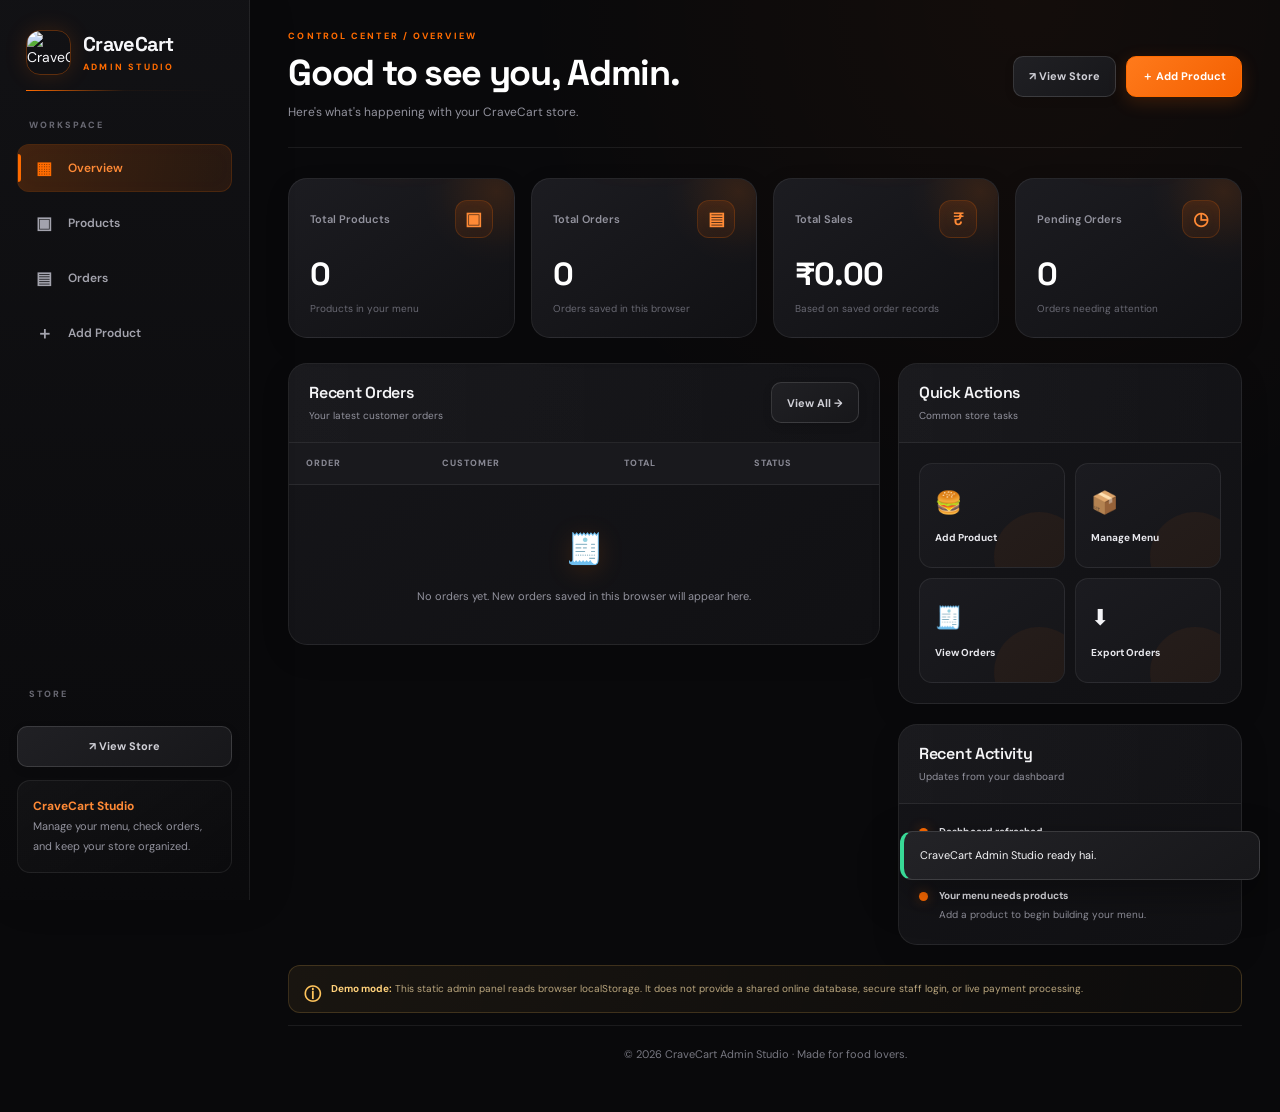
==== commit 8566adc5: "Update admin.html" ====
--- a/admin.html
+++ b/admin.html
@@ -1117,6 +1117,15 @@
 
   <div class="toast-container" id="admin-toast-container" aria-live="polite" aria-atomic="true"></div>
 
-  <script src="admin.js" defer></script>
+
+  <!-- CraveCart Admin Stylesheet -->
+<link rel="stylesheet" href="admin.css">
+
+<!-- CraveCart Admin JavaScript -->
+<script src="admin.js" defer></script>
+
+  
 </body>
 </html>
+</body>
+</html>
--- a/admin.css
+++ b/admin.css
@@ -0,0 +1,2213 @@
+/* =========================================================
+   CRAVECART ADMIN STUDIO — PREMIUM STYLESHEET
+   Theme: Black + Orange | Responsive | Modern Dashboard
+   File: admin.css
+========================================================= */
+
+/* -------------------- ROOT VARIABLES -------------------- */
+
+:root {
+  --admin-bg: #09090b;
+  --admin-bg-soft: #0f0f12;
+  --admin-sidebar: #0d0d0f;
+  --admin-panel: #141417;
+  --admin-panel-2: #19191d;
+  --admin-panel-3: #202025;
+
+  --admin-orange: #ff6b00;
+  --admin-orange-light: #ff8a36;
+  --admin-orange-dark: #d95400;
+  --admin-orange-glow: rgba(255, 107, 0, 0.18);
+
+  --admin-green: #38d996;
+  --admin-red: #ff5967;
+  --admin-yellow: #ffc45c;
+  --admin-blue: #63a9ff;
+
+  --admin-text: #f7f7fa;
+  --admin-text-soft: #d0d0d7;
+  --admin-muted: #92929d;
+  --admin-muted-dark: #686872;
+
+  --admin-border: rgba(255, 255, 255, 0.075);
+  --admin-border-strong: rgba(255, 255, 255, 0.13);
+
+  --admin-radius-sm: 9px;
+  --admin-radius-md: 14px;
+  --admin-radius-lg: 19px;
+  --admin-radius-xl: 25px;
+
+  --admin-sidebar-width: 250px;
+
+  --admin-shadow:
+    0 12px 35px rgba(0, 0, 0, 0.24);
+
+  --admin-shadow-large:
+    0 25px 75px rgba(0, 0, 0, 0.38);
+
+  --admin-transition:
+    0.25s cubic-bezier(0.2, 0.8, 0.2, 1);
+}
+
+/* -------------------- RESET -------------------- */
+
+* {
+  box-sizing: border-box;
+}
+
+html {
+  scroll-behavior: smooth;
+  scrollbar-color: #3a3a40 #0c0c0e;
+  scrollbar-width: thin;
+}
+
+body {
+  margin: 0;
+  min-width: 320px;
+  background:
+    radial-gradient(
+      ellipse at 80% 0%,
+      rgba(255, 107, 0, 0.045),
+      transparent 35%
+    ),
+    var(--admin-bg);
+
+  color: var(--admin-text);
+  font-family: "DM Sans", sans-serif;
+  font-size: 14px;
+  line-height: 1.5;
+  -webkit-font-smoothing: antialiased;
+  text-rendering: optimizeLegibility;
+}
+
+body::selection {
+  background: var(--admin-orange);
+  color: #fff;
+}
+
+button,
+input,
+select,
+textarea {
+  font: inherit;
+}
+
+button {
+  color: inherit;
+}
+
+button:focus-visible,
+a:focus-visible,
+input:focus-visible,
+select:focus-visible,
+textarea:focus-visible {
+  outline: 2px solid var(--admin-orange);
+  outline-offset: 3px;
+}
+
+button:disabled {
+  opacity: 0.5;
+  cursor: not-allowed;
+}
+
+a {
+  color: inherit;
+}
+
+img {
+  max-width: 100%;
+}
+
+::selection {
+  background: rgba(255, 107, 0, 0.8);
+  color: white;
+}
+
+/* -------------------- SCROLLBAR -------------------- */
+
+::-webkit-scrollbar {
+  width: 7px;
+  height: 7px;
+}
+
+::-webkit-scrollbar-track {
+  background: #101012;
+}
+
+::-webkit-scrollbar-thumb {
+  background: #37373e;
+  border-radius: 20px;
+}
+
+::-webkit-scrollbar-thumb:hover {
+  background: var(--admin-orange);
+}
+
+/* -------------------- MAIN LAYOUT -------------------- */
+
+.admin-shell {
+  min-height: 100vh;
+  display: grid;
+  grid-template-columns: var(--admin-sidebar-width) minmax(0, 1fr);
+}
+
+.main-area {
+  min-width: 0;
+  padding: 30px clamp(17px, 3vw, 42px);
+}
+
+/* -------------------- SIDEBAR -------------------- */
+
+.sidebar {
+  position: sticky;
+  top: 0;
+  z-index: 100;
+  height: 100vh;
+  overflow-y: auto;
+
+  display: flex;
+  flex-direction: column;
+  gap: 28px;
+
+  padding: 27px 17px;
+
+  background:
+    linear-gradient(
+      180deg,
+      rgba(18, 18, 21, 0.98),
+      rgba(10, 10, 12, 0.99)
+    );
+
+  border-right: 1px solid var(--admin-border);
+
+  box-shadow:
+    10px 0 40px rgba(0, 0, 0, 0.08);
+}
+
+.brand {
+  position: relative;
+  display: flex;
+  align-items: center;
+  gap: 12px;
+
+  padding: 3px 9px 16px;
+
+  text-decoration: none;
+  color: var(--admin-text);
+}
+
+.brand::after {
+  content: "";
+  position: absolute;
+  left: 9px;
+  right: 9px;
+  bottom: 0;
+
+  height: 1px;
+
+  background:
+    linear-gradient(
+      90deg,
+      var(--admin-orange),
+      rgba(255, 107, 0, 0.05),
+      transparent
+    );
+}
+
+.brand img {
+  width: 45px;
+  height: 45px;
+
+  flex: 0 0 auto;
+
+  border-radius: 14px;
+  object-fit: cover;
+
+  border: 1px solid rgba(255, 107, 0, 0.32);
+
+  box-shadow:
+    0 0 22px rgba(255, 107, 0, 0.15);
+
+  transition:
+    transform var(--admin-transition),
+    box-shadow var(--admin-transition);
+}
+
+.brand:hover img {
+  transform: rotate(-5deg) scale(1.05);
+
+  box-shadow:
+    0 0 28px rgba(255, 107, 0, 0.32);
+}
+
+.brand strong {
+  display: block;
+  font-family: "Space Grotesk", sans-serif;
+  font-size: 20px;
+  font-weight: 700;
+  letter-spacing: -0.7px;
+  line-height: 1.3;
+}
+
+.brand small {
+  display: block;
+  margin-top: 4px;
+
+  color: var(--admin-orange);
+
+  font-size: 9px;
+  font-weight: 800;
+  letter-spacing: 2.2px;
+}
+
+/* -------------------- SIDEBAR NAVIGATION -------------------- */
+
+.sidebar-label {
+  margin: 0 0 11px;
+  padding: 0 12px;
+
+  color: var(--admin-muted-dark);
+
+  font-size: 9px;
+  font-weight: 800;
+  letter-spacing: 2px;
+  text-transform: uppercase;
+}
+
+.side-nav {
+  display: grid;
+  gap: 7px;
+}
+
+.nav-item {
+  position: relative;
+  isolation: isolate;
+  overflow: hidden;
+
+  display: flex;
+  align-items: center;
+  gap: 12px;
+
+  width: 100%;
+  min-height: 46px;
+
+  padding: 11px 14px;
+
+  border: 1px solid transparent;
+  border-radius: 12px;
+
+  background: transparent;
+
+  color: #a3a3ad;
+
+  font-size: 12px;
+  font-weight: 600;
+  text-align: left;
+
+  transition:
+    color var(--admin-transition),
+    background var(--admin-transition),
+    border-color var(--admin-transition),
+    transform var(--admin-transition);
+}
+
+.nav-item::before {
+  content: "";
+  position: absolute;
+  z-index: -1;
+  inset: 0;
+
+  background:
+    linear-gradient(
+      100deg,
+      rgba(255, 107, 0, 0.14),
+      rgba(255, 107, 0, 0.025)
+    );
+
+  opacity: 0;
+
+  transition: opacity var(--admin-transition);
+}
+
+.nav-item::after {
+  content: "";
+  position: absolute;
+  top: 9px;
+  bottom: 9px;
+  left: 0;
+
+  width: 3px;
+
+  border-radius: 0 5px 5px 0;
+
+  background: var(--admin-orange);
+
+  opacity: 0;
+  transform: scaleY(0.4);
+
+  transition:
+    opacity var(--admin-transition),
+    transform var(--admin-transition);
+}
+
+.nav-item:hover {
+  color: #fff;
+  background: rgba(255, 255, 255, 0.035);
+  border-color: var(--admin-border);
+
+  transform: translateX(2px);
+}
+
+.nav-item.active {
+  color: var(--admin-orange-light);
+
+  background: rgba(255, 107, 0, 0.075);
+
+  border-color:
+    rgba(255, 107, 0, 0.19);
+
+  box-shadow:
+    inset 0 0 18px rgba(255, 107, 0, 0.025);
+}
+
+.nav-item.active::before {
+  opacity: 1;
+}
+
+.nav-item.active::after {
+  opacity: 1;
+  transform: scaleY(1);
+}
+
+.nav-icon {
+  display: inline-grid;
+  place-items: center;
+
+  width: 24px;
+  height: 24px;
+
+  flex: 0 0 auto;
+
+  border-radius: 7px;
+
+  font-size: 17px;
+
+  transition: transform var(--admin-transition);
+}
+
+.nav-item:hover .nav-icon {
+  transform: scale(1.1);
+}
+
+.nav-item.active .nav-icon {
+  color: var(--admin-orange);
+}
+
+/* -------------------- SIDEBAR FOOTER -------------------- */
+
+.sidebar-bottom {
+  display: grid;
+  gap: 13px;
+  margin-top: auto;
+}
+
+.sidebar-note {
+  padding: 15px;
+
+  border: 1px solid var(--admin-border);
+  border-radius: 13px;
+
+  background:
+    linear-gradient(
+      145deg,
+      rgba(255, 255, 255, 0.035),
+      rgba(255, 255, 255, 0.008)
+    );
+
+  color: var(--admin-muted);
+
+  font-size: 11px;
+  line-height: 1.8;
+}
+
+.sidebar-note strong {
+  color: var(--admin-orange-light);
+  font-size: 12px;
+}
+
+/* -------------------- TOP HEADER -------------------- */
+
+.topbar {
+  position: relative;
+
+  display: flex;
+  align-items: center;
+  justify-content: space-between;
+  gap: 22px;
+
+  margin-bottom: 30px;
+  padding-bottom: 25px;
+
+  border-bottom: 1px solid var(--admin-border);
+}
+
+.eyebrow {
+  margin-bottom: 9px;
+
+  color: var(--admin-orange);
+
+  font-size: 9px;
+  font-weight: 800;
+  letter-spacing: 2.1px;
+  text-transform: uppercase;
+}
+
+h1,
+h2,
+h3,
+h4 {
+  font-family: "Space Grotesk", sans-serif;
+}
+
+h1 {
+  margin: 0 0 8px;
+
+  color: #fff;
+
+  font-size: clamp(26px, 3vw, 36px);
+  font-weight: 700;
+  letter-spacing: -1.3px;
+  line-height: 1.15;
+}
+
+.subheading {
+  margin: 0;
+
+  color: var(--admin-muted);
+
+  font-size: 12px;
+  line-height: 1.7;
+}
+
+.top-actions {
+  display: flex;
+  align-items: center;
+  justify-content: flex-end;
+  flex-wrap: wrap;
+  gap: 10px;
+}
+
+/* -------------------- BUTTONS -------------------- */
+
+.button {
+  position: relative;
+  isolation: isolate;
+  overflow: hidden;
+
+  display: inline-flex;
+  align-items: center;
+  justify-content: center;
+  gap: 8px;
+
+  min-height: 41px;
+  padding: 10px 15px;
+
+  border: 1px solid var(--admin-border-strong);
+  border-radius: 10px;
+
+  background:
+    linear-gradient(
+      145deg,
+      #202024,
+      #17171a
+    );
+
+  color: var(--admin-text-soft);
+
+  font-size: 11px;
+  font-weight: 700;
+  line-height: 1.3;
+  text-align: center;
+  text-decoration: none;
+
+  box-shadow:
+    0 3px 10px rgba(0, 0, 0, 0.1);
+
+  transition:
+    transform var(--admin-transition),
+    border-color var(--admin-transition),
+    background var(--admin-transition),
+    color var(--admin-transition),
+    box-shadow var(--admin-transition);
+}
+
+.button:hover {
+  color: #fff;
+
+  border-color:
+    rgba(255, 107, 0, 0.45);
+
+  background:
+    linear-gradient(
+      145deg,
+      #29292e,
+      #1d1d21
+    );
+
+  transform: translateY(-2px);
+
+  box-shadow:
+    0 8px 22px rgba(0, 0, 0, 0.18);
+}
+
+.button:active {
+  transform: translateY(0) scale(0.98);
+}
+
+.button-primary {
+  border-color: var(--admin-orange);
+
+  background:
+    linear-gradient(
+      135deg,
+      #ff7a1b,
+      #f35f00
+    );
+
+  color: #fff;
+
+  box-shadow:
+    0 5px 18px rgba(255, 107, 0, 0.18);
+}
+
+.button-primary:hover {
+  border-color: #ff8a36;
+
+  background:
+    linear-gradient(
+      135deg,
+      #ff8a36,
+      #ff6b00
+    );
+
+  color: #fff;
+
+  box-shadow:
+    0 8px 25px rgba(255, 107, 0, 0.27);
+}
+
+.button-danger {
+  border-color: rgba(255, 89, 103, 0.25);
+
+  background: rgba(255, 89, 103, 0.07);
+
+  color: #ff929b;
+}
+
+.button-danger:hover {
+  border-color: rgba(255, 89, 103, 0.5);
+
+  background: rgba(255, 89, 103, 0.13);
+
+  color: #ffb0b6;
+}
+
+/* -------------------- SECTION SWITCHING -------------------- */
+
+.section-view {
+  display: none;
+}
+
+.section-view.active {
+  display: block;
+  animation: sectionEnter 0.3s ease both;
+}
+
+@keyframes sectionEnter {
+  from {
+    opacity: 0;
+    transform: translateY(8px);
+  }
+
+  to {
+    opacity: 1;
+    transform: translateY(0);
+  }
+}
+
+/* -------------------- DASHBOARD STATS -------------------- */
+
+.stats-grid {
+  display: grid;
+  grid-template-columns:
+    repeat(4, minmax(0, 1fr));
+
+  gap: 16px;
+  margin-bottom: 25px;
+}
+
+.stat-card {
+  position: relative;
+  isolation: isolate;
+  overflow: hidden;
+
+  min-width: 0;
+  padding: 21px;
+
+  border: 1px solid var(--admin-border);
+  border-radius: var(--admin-radius-lg);
+
+  background:
+    linear-gradient(
+      145deg,
+      rgba(29, 29, 34, 0.97),
+      rgba(17, 17, 20, 0.98)
+    );
+
+  box-shadow:
+    0 8px 25px rgba(0, 0, 0, 0.12);
+
+  transition:
+    transform var(--admin-transition),
+    border-color var(--admin-transition),
+    box-shadow var(--admin-transition);
+}
+
+.stat-card::before {
+  content: "";
+  position: absolute;
+  z-index: -1;
+
+  top: -60px;
+  right: -55px;
+
+  width: 145px;
+  height: 145px;
+
+  border-radius: 50%;
+
+  background:
+    radial-gradient(
+      circle,
+      rgba(255, 107, 0, 0.13),
+      rgba(255, 107, 0, 0.015) 55%,
+      transparent 72%
+    );
+
+  transition:
+    transform 0.5s ease;
+}
+
+.stat-card::after {
+  content: "";
+  position: absolute;
+
+  top: 0;
+  left: 15%;
+
+  width: 70%;
+  height: 1px;
+
+  background:
+    linear-gradient(
+      90deg,
+      transparent,
+      rgba(255, 107, 0, 0.3),
+      transparent
+    );
+
+  opacity: 0.7;
+}
+
+.stat-card:hover {
+  transform: translateY(-4px);
+
+  border-color:
+    rgba(255, 107, 0, 0.25);
+
+  box-shadow:
+    0 15px 35px rgba(0, 0, 0, 0.22),
+    0 0 30px rgba(255, 107, 0, 0.035);
+}
+
+.stat-card:hover::before {
+  transform: scale(1.3);
+}
+
+.stat-top {
+  display: flex;
+  align-items: center;
+  justify-content: space-between;
+  gap: 8px;
+
+  color: var(--admin-muted);
+
+  font-size: 11px;
+  font-weight: 600;
+}
+
+.stat-icon {
+  display: grid;
+  place-items: center;
+
+  width: 38px;
+  height: 38px;
+
+  border: 1px solid rgba(255, 107, 0, 0.2);
+  border-radius: 12px;
+
+  background:
+    linear-gradient(
+      145deg,
+      rgba(255, 107, 0, 0.13),
+      rgba(255, 107, 0, 0.045)
+    );
+
+  color: var(--admin-orange-light);
+
+  font-size: 18px;
+
+  box-shadow:
+    inset 0 0 12px rgba(255, 107, 0, 0.035);
+
+  transition: transform var(--admin-transition);
+}
+
+.stat-card:hover .stat-icon {
+  transform: rotate(-5deg) scale(1.06);
+}
+
+.stat-value {
+  margin: 17px 0 7px;
+
+  color: #fff;
+
+  font-family: "Space Grotesk", sans-serif;
+  font-size: clamp(23px, 2.5vw, 33px);
+  font-weight: 700;
+  letter-spacing: -1px;
+  line-height: 1.2;
+
+  overflow-wrap: anywhere;
+}
+
+.stat-foot {
+  color: var(--admin-muted-dark);
+  font-size: 10px;
+  line-height: 1.5;
+}
+
+.stat-foot strong {
+  color: var(--admin-green);
+}
+
+/* -------------------- CONTENT GRID -------------------- */
+
+.content-grid {
+  display: grid;
+  grid-template-columns:
+    minmax(0, 1.55fr)
+    minmax(270px, 0.9fr);
+
+  align-items: start;
+  gap: 18px;
+}
+
+.content-grid > * {
+  min-width: 0;
+}
+
+/* -------------------- PANELS -------------------- */
+
+.panel {
+  min-width: 0;
+  margin-bottom: 20px;
+
+  overflow: hidden;
+
+  border: 1px solid var(--admin-border);
+  border-radius: var(--admin-radius-lg);
+
+  background:
+    linear-gradient(
+      145deg,
+      rgba(22, 22, 26, 0.97),
+      rgba(17, 17, 20, 0.98)
+    );
+
+  box-shadow:
+    0 10px 30px rgba(0, 0, 0, 0.1);
+
+  transition:
+    border-color var(--admin-transition),
+    box-shadow var(--admin-transition);
+}
+
+.panel:hover {
+  border-color: rgba(255, 255, 255, 0.105);
+}
+
+.panel-header {
+  display: flex;
+  align-items: center;
+  justify-content: space-between;
+  gap: 13px;
+
+  min-height: 75px;
+  padding: 18px 20px;
+
+  border-bottom: 1px solid var(--admin-border);
+
+  background:
+    linear-gradient(
+      90deg,
+      rgba(255, 255, 255, 0.018),
+      transparent
+    );
+}
+
+.panel-header h2 {
+  margin: 0;
+
+  color: #f5f5f7;
+
+  font-size: 16px;
+  font-weight: 600;
+  letter-spacing: -0.3px;
+}
+
+.panel-header p {
+  margin: 5px 0 0;
+
+  color: var(--admin-muted);
+
+  font-size: 10px;
+  line-height: 1.6;
+}
+
+.panel-body {
+  padding: 20px;
+}
+
+/* -------------------- FORMS -------------------- */
+
+.form-grid {
+  display: grid;
+  grid-template-columns:
+    repeat(2, minmax(0, 1fr));
+
+  gap: 17px;
+}
+
+.form-field {
+  display: grid;
+  align-content: start;
+  gap: 8px;
+
+  min-width: 0;
+}
+
+.form-field.full {
+  grid-column: 1 / -1;
+}
+
+.form-field label {
+  color: var(--admin-text-soft);
+
+  font-size: 11px;
+  font-weight: 700;
+  letter-spacing: 0.1px;
+}
+
+.form-field input,
+.form-field select,
+.form-field textarea {
+  display: block;
+
+  width: 100%;
+  min-width: 0;
+  min-height: 44px;
+
+  padding: 12px 13px;
+
+  border: 1px solid #303036;
+  border-radius: 10px;
+
+  outline: none;
+
+  background:
+    linear-gradient(
+      145deg,
+      #111114,
+      #141417
+    );
+
+  color: #f5f5f7;
+
+  font-size: 12px;
+
+  transition:
+    border-color var(--admin-transition),
+    box-shadow var(--admin-transition),
+    background var(--admin-transition);
+}
+
+.form-field input:hover,
+.form-field select:hover,
+.form-field textarea:hover {
+  border-color: #414149;
+}
+
+.form-field input:focus,
+.form-field select:focus,
+.form-field textarea:focus {
+  border-color: var(--admin-orange);
+
+  background: #151518;
+
+  box-shadow:
+    0 0 0 3px rgba(255, 107, 0, 0.09);
+}
+
+.form-field input::placeholder,
+.form-field textarea::placeholder {
+  color: #62626c;
+}
+
+.form-field select {
+  cursor: pointer;
+  color-scheme: dark;
+}
+
+.form-field select option {
+  background: #19191d;
+  color: #fff;
+}
+
+.form-field textarea {
+  min-height: 105px;
+  resize: vertical;
+  line-height: 1.65;
+}
+
+.form-field input[type="number"] {
+  appearance: textfield;
+  -moz-appearance: textfield;
+}
+
+.form-field input[type="number"]::-webkit-inner-spin-button,
+.form-field input[type="number"]::-webkit-outer-spin-button {
+  margin: 0;
+  -webkit-appearance: none;
+}
+
+.form-field input[type="file"] {
+  padding: 8px;
+}
+
+.form-field input[type="file"]::file-selector-button {
+  margin-right: 10px;
+  padding: 7px 11px;
+
+  border: 0;
+  border-radius: 7px;
+
+  background: #29292e;
+  color: white;
+
+  cursor: pointer;
+}
+
+.form-hint {
+  color: var(--admin-muted-dark);
+
+  font-size: 10px;
+  line-height: 1.7;
+}
+
+.form-actions {
+  display: flex;
+  align-items: center;
+  flex-wrap: wrap;
+  gap: 10px;
+
+  margin-top: 23px;
+  padding-top: 19px;
+
+  border-top: 1px solid var(--admin-border);
+}
+
+/* -------------------- SEARCH AND FILTERS -------------------- */
+
+.toolbar {
+  display: flex;
+  align-items: center;
+  flex-wrap: wrap;
+  gap: 10px;
+}
+
+.search-input,
+.filter-select {
+  min-height: 42px;
+
+  padding: 10px 13px;
+
+  border: 1px solid #303036;
+  border-radius: 10px;
+
+  outline: none;
+
+  background: #101012;
+  color: var(--admin-text);
+
+  font-size: 11px;
+
+  transition:
+    border-color var(--admin-transition),
+    box-shadow var(--admin-transition);
+}
+
+.search-input {
+  flex: 1 1 220px;
+  min-width: 150px;
+}
+
+.filter-select {
+  flex: 0 1 auto;
+  min-width: 145px;
+  cursor: pointer;
+  color-scheme: dark;
+}
+
+.search-input:focus,
+.filter-select:focus {
+  border-color: var(--admin-orange);
+
+  box-shadow:
+    0 0 0 3px rgba(255, 107, 0, 0.075);
+}
+
+.search-input::placeholder {
+  color: #666671;
+}
+
+/* -------------------- TABLES -------------------- */
+
+.table-wrap {
+  width: 100%;
+  overflow-x: auto;
+  overscroll-behavior-x: contain;
+}
+
+table {
+  width: 100%;
+  border-collapse: separate;
+  border-spacing: 0;
+
+  text-align: left;
+  white-space: nowrap;
+}
+
+thead {
+  position: relative;
+  z-index: 1;
+}
+
+th {
+  padding: 14px 17px;
+
+  border-bottom: 1px solid var(--admin-border);
+
+  background: #19191d;
+
+  color: #888893;
+
+  font-size: 9px;
+  font-weight: 800;
+  letter-spacing: 1px;
+  text-transform: uppercase;
+}
+
+td {
+  padding: 14px 17px;
+
+  border-bottom: 1px solid rgba(255, 255, 255, 0.045);
+
+  color: #d0d0d7;
+
+  font-size: 11px;
+  vertical-align: middle;
+}
+
+tbody tr {
+  background: transparent;
+
+  transition:
+    background var(--admin-transition);
+}
+
+tbody tr:hover {
+  background:
+    rgba(255, 255, 255, 0.022);
+}
+
+tbody tr:last-child td {
+  border-bottom: 0;
+}
+
+td strong {
+  color: #f1f1f5;
+  font-weight: 700;
+}
+
+td .button {
+  min-height: 31px;
+  padding: 6px 9px;
+  font-size: 10px;
+}
+
+/* -------------------- PRODUCT TABLE CELLS -------------------- */
+
+.product-cell {
+  display: flex;
+  align-items: center;
+  gap: 11px;
+
+  min-width: 190px;
+}
+
+.product-thumb {
+  display: block;
+
+  width: 45px;
+  height: 45px;
+
+  flex: 0 0 auto;
+
+  overflow: hidden;
+
+  border: 1px solid var(--admin-border-strong);
+  border-radius: 11px;
+
+  background: #202024;
+
+  object-fit: cover;
+
+  transition:
+    transform var(--admin-transition),
+    border-color var(--admin-transition);
+}
+
+tbody tr:hover .product-thumb {
+  transform: scale(1.04);
+  border-color: rgba(255, 107, 0, 0.25);
+}
+
+.product-name {
+  max-width: 210px;
+
+  overflow: hidden;
+  text-overflow: ellipsis;
+
+  color: #f3f3f6;
+
+  font-size: 11px;
+  font-weight: 700;
+}
+
+.product-category {
+  margin-top: 4px;
+
+  color: var(--admin-muted);
+
+  font-size: 9px;
+}
+
+.table-actions {
+  display: flex;
+  align-items: center;
+  gap: 6px;
+}
+
+.icon-button {
+  display: inline-grid;
+  place-items: center;
+
+  width: 33px;
+  height: 33px;
+
+  flex: 0 0 auto;
+
+  padding: 0;
+
+  border: 1px solid var(--admin-border);
+  border-radius: 9px;
+
+  background: #202024;
+  color: #d2d2d9;
+
+  font-size: 13px;
+
+  transition:
+    color var(--admin-transition),
+    border-color var(--admin-transition),
+    background var(--admin-transition),
+    transform var(--admin-transition);
+}
+
+.icon-button:hover {
+  transform: translateY(-1px);
+
+  border-color: rgba(255, 107, 0, 0.42);
+
+  background: rgba(255, 107, 0, 0.08);
+
+  color: var(--admin-orange-light);
+}
+
+.icon-button:active {
+  transform: scale(0.95);
+}
+
+/* -------------------- BADGES -------------------- */
+
+.badge {
+  display: inline-flex;
+  align-items: center;
+  justify-content: center;
+  gap: 5px;
+
+  min-height: 23px;
+  padding: 5px 9px;
+
+  border: 1px solid rgba(255, 255, 255, 0.07);
+  border-radius: 30px;
+
+  background: rgba(255, 255, 255, 0.045);
+
+  color: #c5c5ce;
+
+  font-size: 9px;
+  font-weight: 800;
+  letter-spacing: 0.3px;
+}
+
+.badge-success {
+  border-color: rgba(56, 217, 150, 0.14);
+
+  background: rgba(56, 217, 150, 0.09);
+
+  color: #56dda7;
+}
+
+.badge-warning {
+  border-color: rgba(255, 196, 92, 0.14);
+
+  background: rgba(255, 196, 92, 0.09);
+
+  color: #ffd17b;
+}
+
+.badge-danger {
+  border-color: rgba(255, 89, 103, 0.15);
+
+  background: rgba(255, 89, 103, 0.09);
+
+  color: #ff929b;
+}
+
+/* -------------------- EMPTY STATES -------------------- */
+
+.empty-state {
+  padding: 38px 18px;
+
+  color: var(--admin-muted);
+
+  font-size: 11px;
+  line-height: 1.7;
+  text-align: center;
+}
+
+.empty-state span {
+  display: block;
+
+  margin-bottom: 13px;
+
+  font-size: 30px;
+
+  filter: drop-shadow(0 5px 12px rgba(255, 107, 0, 0.15));
+}
+
+.hidden {
+  display: none !important;
+}
+
+/* -------------------- QUICK ACTIONS -------------------- */
+
+.quick-actions {
+  display: grid;
+  grid-template-columns:
+    repeat(2, minmax(0, 1fr));
+
+  gap: 10px;
+}
+
+.quick-action {
+  position: relative;
+  isolation: isolate;
+  overflow: hidden;
+
+  min-height: 105px;
+  padding: 15px;
+
+  border: 1px solid var(--admin-border);
+  border-radius: 13px;
+
+  background:
+    linear-gradient(
+      145deg,
+      #1b1b20,
+      #151518
+    );
+
+  color: #f4f4f7;
+
+  text-align: left;
+
+  transition:
+    border-color var(--admin-transition),
+    background var(--admin-transition),
+    transform var(--admin-transition),
+    box-shadow var(--admin-transition);
+}
+
+.quick-action::before {
+  content: "";
+
+  position: absolute;
+  z-index: -1;
+
+  right: -20px;
+  bottom: -35px;
+
+  width: 90px;
+  height: 90px;
+
+  border-radius: 50%;
+
+  background: rgba(255, 107, 0, 0.055);
+
+  transition: transform 0.35s ease;
+}
+
+.quick-action:hover {
+  transform: translateY(-3px);
+
+  border-color: rgba(255, 107, 0, 0.28);
+
+  background:
+    linear-gradient(
+      145deg,
+      #222226,
+      #19191d
+    );
+
+  box-shadow:
+    0 9px 20px rgba(0, 0, 0, 0.17);
+}
+
+.quick-action:hover::before {
+  transform: scale(1.4);
+}
+
+.quick-action span {
+  display: block;
+
+  margin-bottom: 11px;
+
+  font-size: 22px;
+
+  transition: transform var(--admin-transition);
+}
+
+.quick-action:hover span {
+  transform: scale(1.1) rotate(-4deg);
+}
+
+.quick-action strong {
+  display: block;
+
+  color: #e8e8ed;
+
+  font-size: 10px;
+  font-weight: 700;
+}
+
+/* -------------------- ACTIVITY LIST -------------------- */
+
+.activity-list {
+  display: grid;
+}
+
+.activity-item {
+  display: flex;
+  align-items: flex-start;
+  gap: 11px;
+
+  padding: 14px 0;
+
+  border-bottom: 1px solid rgba(255, 255, 255, 0.055);
+}
+
+.activity-item:first-child {
+  padding-top: 0;
+}
+
+.activity-item:last-child {
+  padding-bottom: 0;
+  border-bottom: 0;
+}
+
+.activity-dot {
+  position: relative;
+
+  width: 9px;
+  height: 9px;
+
+  flex: 0 0 auto;
+
+  margin-top: 4px;
+
+  border-radius: 50%;
+
+  background: var(--admin-orange);
+
+  box-shadow:
+    0 0 12px rgba(255, 107, 0, 0.35);
+}
+
+.activity-item strong {
+  display: block;
+
+  margin-bottom: 4px;
+
+  color: #e8e8ed;
+
+  font-size: 10px;
+  font-weight: 700;
+}
+
+.activity-item p {
+  margin: 0;
+
+  color: var(--admin-muted);
+
+  font-size: 10px;
+  line-height: 1.65;
+}
+
+/* -------------------- NOTICE BOX -------------------- */
+
+.notice {
+  position: relative;
+
+  padding: 14px 16px 14px 42px;
+
+  border: 1px solid rgba(255, 196, 92, 0.18);
+  border-radius: 12px;
+
+  background:
+    linear-gradient(
+      100deg,
+      rgba(255, 196, 92, 0.065),
+      rgba(255, 196, 92, 0.018)
+    );
+
+  color: #bba77f;
+
+  font-size: 10px;
+  line-height: 1.8;
+}
+
+.notice::before {
+  content: "ⓘ";
+
+  position: absolute;
+  top: 13px;
+  left: 15px;
+
+  color: var(--admin-yellow);
+
+  font-size: 17px;
+  font-weight: 700;
+}
+
+.notice strong {
+  color: #ffd17b;
+}
+
+/* -------------------- IMAGE PREVIEW -------------------- */
+
+#admin-image-preview {
+  display: block;
+
+  width: 100%;
+  aspect-ratio: 4 / 3;
+
+  object-fit: cover;
+
+  border: 1px solid var(--admin-border-strong);
+  border-radius: 14px;
+
+  background:
+    radial-gradient(
+      circle,
+      #2a2a2e,
+      #151518
+    );
+
+  box-shadow:
+    0 8px 25px rgba(0, 0, 0, 0.18);
+
+  transition:
+    border-color var(--admin-transition),
+    transform var(--admin-transition);
+}
+
+#admin-image-preview:hover {
+  transform: scale(1.01);
+  border-color: rgba(255, 107, 0, 0.3);
+}
+
+#admin-preview-name {
+  margin: 16px 0 6px;
+
+  color: #f5f5f7;
+
+  font-family: "Space Grotesk", sans-serif;
+  font-size: 17px;
+  font-weight: 600;
+}
+
+#admin-preview-description {
+  margin-bottom: 14px;
+
+  color: var(--admin-muted);
+
+  font-size: 11px;
+  line-height: 1.8;
+}
+
+#admin-preview-price {
+  color: var(--admin-orange-light);
+
+  font-family: "Space Grotesk", sans-serif;
+  font-size: 24px;
+  font-weight: 700;
+}
+
+/* -------------------- ORDER STATUS SELECT -------------------- */
+
+.order-status-select {
+  min-height: 32px;
+  max-width: 130px;
+
+  padding: 6px 8px;
+
+  border: 1px solid var(--admin-border-strong);
+  border-radius: 8px;
+
+  background: #19191d;
+  color: #f1f1f4;
+
+  font-size: 10px;
+
+  outline: none;
+
+  cursor: pointer;
+}
+
+.order-status-select:focus {
+  border-color: var(--admin-orange);
+}
+
+/* -------------------- ORDER DETAILS MODAL -------------------- */
+
+.modal-backdrop {
+  position: fixed;
+  inset: 0;
+
+  z-index: 5000;
+
+  display: none;
+  place-items: center;
+
+  padding: 18px;
+
+  background: rgba(0, 0, 0, 0.76);
+
+  backdrop-filter: blur(9px);
+  -webkit-backdrop-filter: blur(9px);
+}
+
+.modal-backdrop.open {
+  display: grid;
+
+  animation: backdropEnter 0.2s ease;
+}
+
+@keyframes backdropEnter {
+  from { opacity: 0; }
+  to { opacity: 1; }
+}
+
+.modal {
+  width: min(560px, 100%);
+  max-height: 90vh;
+
+  overflow: auto;
+
+  border: 1px solid var(--admin-border-strong);
+  border-radius: 19px;
+
+  background:
+    linear-gradient(
+      145deg,
+      #1b1b20,
+      #111114
+    );
+
+  box-shadow: var(--admin-shadow-large);
+
+  animation: modalEnter 0.25s ease;
+}
+
+@keyframes modalEnter {
+  from {
+    opacity: 0;
+    transform: translateY(12px) scale(0.98);
+  }
+
+  to {
+    opacity: 1;
+    transform: translateY(0) scale(1);
+  }
+}
+
+.modal-header {
+  display: flex;
+  align-items: center;
+  justify-content: space-between;
+  gap: 12px;
+
+  padding: 18px 20px;
+
+  border-bottom: 1px solid var(--admin-border);
+}
+
+.modal-header h2 {
+  margin: 0;
+
+  color: #f7f7fa;
+
+  font-size: 17px;
+  font-weight: 600;
+}
+
+.modal-content {
+  padding: 20px;
+
+  color: var(--admin-text-soft);
+
+  font-size: 12px;
+  line-height: 1.8;
+}
+
+.modal-content strong {
+  color: #fff;
+}
+
+.modal-content hr {
+  height: 1px;
+
+  margin: 15px 0;
+
+  border: 0;
+
+  background: var(--admin-border);
+}
+
+.modal-footer {
+  display: flex;
+  align-items: center;
+  justify-content: flex-end;
+  flex-wrap: wrap;
+  gap: 9px;
+
+  padding: 15px 20px;
+
+  border-top: 1px solid var(--admin-border);
+}
+
+/* -------------------- TOAST NOTIFICATIONS -------------------- */
+
+.toast-container {
+  position: fixed;
+  right: 20px;
+  bottom: 20px;
+
+  z-index: 10000;
+
+  display: grid;
+  gap: 10px;
+
+  width: min(360px, calc(100vw - 40px));
+
+  pointer-events: none;
+}
+
+.toast {
+  position: relative;
+
+  padding: 14px 16px;
+
+  border: 1px solid var(--admin-border-strong);
+  border-left: 4px solid var(--admin-orange);
+  border-radius: 12px;
+
+  background:
+    linear-gradient(
+      145deg,
+      #232327,
+      #17171a
+    );
+
+  color: #f5f5f7;
+
+  font-size: 11px;
+  line-height: 1.7;
+
+  box-shadow:
+    0 15px 40px rgba(0, 0, 0, 0.35);
+
+  animation: toastEnter 0.25s ease both;
+}
+
+.toast.success {
+  border-left-color: var(--admin-green);
+}
+
+.toast.error {
+  border-left-color: var(--admin-red);
+}
+
+@keyframes toastEnter {
+  from {
+    opacity: 0;
+    transform: translateX(15px);
+  }
+
+  to {
+    opacity: 1;
+    transform: translateX(0);
+  }
+}
+
+/* -------------------- FOOTER -------------------- */
+
+.main-area footer {
+  margin-top: 12px;
+  padding: 23px 0;
+
+  border-top: 1px solid var(--admin-border);
+
+  color: var(--admin-muted-dark);
+
+  font-size: 10px;
+  text-align: center;
+}
+
+/* -------------------- RESPONSIVE: TABLETS -------------------- */
+
+@media (max-width: 1200px) {
+  :root {
+    --admin-sidebar-width: 225px;
+  }
+
+  .main-area {
+    padding: 25px 22px;
+  }
+
+  .stats-grid {
+    grid-template-columns:
+      repeat(2, minmax(0, 1fr));
+  }
+
+  .content-grid {
+    grid-template-columns:
+      minmax(0, 1fr);
+  }
+
+  .content-grid > * {
+    min-width: 0;
+  }
+}
+
+/* -------------------- RESPONSIVE: SMALL TABLETS -------------------- */
+
+@media (max-width: 850px) {
+  .admin-shell {
+    grid-template-columns: 1fr;
+  }
+
+  .sidebar {
+    position: relative;
+
+    width: 100%;
+    height: auto;
+
+    overflow: visible;
+
+    padding: 15px 17px;
+
+    gap: 15px;
+
+    border-right: 0;
+    border-bottom: 1px solid var(--admin-border);
+  }
+
+  .brand {
+    padding-bottom: 12px;
+  }
+
+  .sidebar-label,
+  .sidebar-note,
+  .sidebar-bottom {
+    display: none;
+  }
+
+  .side-nav {
+    display: flex;
+    gap: 7px;
+
+    overflow-x: auto;
+
+    padding: 1px 1px 5px;
+  }
+
+  .nav-item {
+    width: auto;
+    min-height: 40px;
+
+    flex: 0 0 auto;
+
+    padding: 9px 12px;
+
+    white-space: nowrap;
+  }
+
+  .nav-item::after {
+    top: auto;
+    right: 10px;
+    bottom: 0;
+    left: 10px;
+
+    width: auto;
+    height: 2px;
+
+    border-radius: 5px 5px 0 0;
+
+    transform: scaleX(0.3);
+  }
+
+  .nav-item.active::after {
+    transform: scaleX(1);
+  }
+
+  .main-area {
+    padding: 23px 18px;
+  }
+
+  .topbar {
+    align-items: flex-start;
+  }
+}
+
+/* -------------------- RESPONSIVE: MOBILE -------------------- */
+
+@media (max-width: 600px) {
+  body {
+    font-size: 13px;
+  }
+
+  .main-area {
+    padding: 20px 13px;
+  }
+
+  .topbar {
+    flex-direction: column;
+    align-items: stretch;
+    gap: 18px;
+
+    margin-bottom: 22px;
+    padding-bottom: 19px;
+  }
+
+  .top-actions {
+    display: grid;
+    grid-template-columns:
+      repeat(2, minmax(0, 1fr));
+
+    width: 100%;
+  }
+
+  .top-actions .button {
+    width: 100%;
+    padding: 10px 8px;
+  }
+
+  h1 {
+    font-size: 27px;
+    letter-spacing: -0.9px;
+  }
+
+  .stats-grid {
+    gap: 10px;
+    margin-bottom: 18px;
+  }
+
+  .stat-card {
+    padding: 15px 13px;
+    border-radius: 14px;
+  }
+
+  .stat-top {
+    align-items: flex-start;
+    font-size: 10px;
+  }
+
+  .stat-icon {
+    width: 31px;
+    height: 31px;
+    border-radius: 10px;
+    font-size: 15px;
+  }
+
+  .stat-value {
+    margin-top: 15px;
+    font-size: 24px;
+    letter-spacing: -0.7px;
+  }
+
+  .stat-foot {
+    font-size: 9px;
+  }
+
+  .panel {
+    margin-bottom: 15px;
+    border-radius: 15px;
+  }
+
+  .panel-header {
+    min-height: 65px;
+    padding: 15px;
+  }
+
+  .panel-header h2 {
+    font-size: 14px;
+  }
+
+  .panel-header p {
+    font-size: 9px;
+  }
+
+  .panel-header > .button {
+    padding: 8px 10px;
+    font-size: 10px;
+  }
+
+  .panel-body {
+    padding: 15px;
+  }
+
+  .form-grid {
+    grid-template-columns: 1fr;
+    gap: 15px;
+  }
+
+  .form-field.full {
+    grid-column: auto;
+  }
+
+  .form-field input,
+  .form-field select,
+  .form-field textarea {
+    font-size: 12px;
+  }
+
+  .toolbar {
+    display: grid;
+    grid-template-columns: 1fr;
+    width: 100%;
+  }
+
+  .search-input,
+  .filter-select {
+    width: 100%;
+    min-width: 0;
+  }
+
+  .quick-actions {
+    gap: 9px;
+  }
+
+  .quick-action {
+    min-height: 88px;
+    padding: 12px;
+  }
+
+  .quick-action span {
+    font-size: 20px;
+  }
+
+  .notice {
+    padding: 12px 12px 12px 36px;
+    font-size: 10px;
+  }
+
+  .notice::before {
+    left: 12px;
+  }
+
+  .form-actions {
+    display: grid;
+    grid-template-columns: 1fr;
+  }
+
+  .form-actions .button {
+    width: 100%;
+  }
+
+  .modal-backdrop {
+    padding: 10px;
+  }
+
+  .modal {
+    max-height: 94vh;
+    border-radius: 15px;
+  }
+
+  .modal-header,
+  .modal-content,
+  .modal-footer {
+    padding: 15px;
+  }
+
+  .toast-container {
+    right: 12px;
+    bottom: 12px;
+    width: calc(100vw - 24px);
+  }
+}
+
+/* -------------------- RESPONSIVE: VERY SMALL PHONES -------------------- */
+
+@media (max-width: 370px) {
+  .brand strong {
+    font-size: 18px;
+  }
+
+  .nav-item {
+    gap: 7px;
+    padding: 8px 10px;
+    font-size: 10px;
+  }
+
+  .stats-grid {
+    grid-template-columns: 1fr;
+  }
+
+  .stat-card {
+    padding: 17px;
+  }
+
+  .stat-value {
+    font-size: 27px;
+  }
+
+  .quick-actions {
+    grid-template-columns: 1fr;
+  }
+
+  .top-actions {
+    grid-template-columns: 1fr;
+  }
+}
+
+/* -------------------- REDUCED MOTION ACCESSIBILITY -------------------- */
+
+@media (prefers-reduced-motion: reduce) {
+  *,
+  *::before,
+  *::after {
+    scroll-behavior: auto !important;
+
+    animation-duration: 0.01ms !important;
+    animation-iteration-count: 1 !important;
+
+    transition-duration: 0.01ms !important;
+  }
+}
+
+/* -------------------- PRINT MODE -------------------- */
+
+@media print {
+  body {
+    background: #fff !important;
+    color: #111 !important;
+  }
+
+  .sidebar,
+  .top-actions,
+  .form-actions,
+  .toolbar,
+  .icon-button,
+  .button,
+  .toast-container,
+  .notice {
+    display: none !important;
+  }
+
+  .admin-shell {
+    display: block;
+  }
+
+  .main-area {
+    padding: 0;
+  }
+
+  .panel,
+  .stat-card {
+    background: #fff !important;
+    border: 1px solid #ddd !important;
+    box-shadow: none !important;
+    break-inside: avoid;
+  }
+
+  h1,
+  h2,
+  h3,
+  td,
+  th,
+  strong {
+    color: #111 !important;
+  }
+
+  .section-view {
+    display: none !important;
+  }
+
+  .section-view.active {
+    display: block !important;
+  }
+}
--- a/admin.css
+++ b/admin.css
@@ -0,0 +1,2213 @@
+/* =========================================================
+   CRAVECART ADMIN STUDIO — PREMIUM STYLESHEET
+   Theme: Black + Orange | Responsive | Modern Dashboard
+   File: admin.css
+========================================================= */
+
+/* -------------------- ROOT VARIABLES -------------------- */
+
+:root {
+  --admin-bg: #09090b;
+  --admin-bg-soft: #0f0f12;
+  --admin-sidebar: #0d0d0f;
+  --admin-panel: #141417;
+  --admin-panel-2: #19191d;
+  --admin-panel-3: #202025;
+
+  --admin-orange: #ff6b00;
+  --admin-orange-light: #ff8a36;
+  --admin-orange-dark: #d95400;
+  --admin-orange-glow: rgba(255, 107, 0, 0.18);
+
+  --admin-green: #38d996;
+  --admin-red: #ff5967;
+  --admin-yellow: #ffc45c;
+  --admin-blue: #63a9ff;
+
+  --admin-text: #f7f7fa;
+  --admin-text-soft: #d0d0d7;
+  --admin-muted: #92929d;
+  --admin-muted-dark: #686872;
+
+  --admin-border: rgba(255, 255, 255, 0.075);
+  --admin-border-strong: rgba(255, 255, 255, 0.13);
+
+  --admin-radius-sm: 9px;
+  --admin-radius-md: 14px;
+  --admin-radius-lg: 19px;
+  --admin-radius-xl: 25px;
+
+  --admin-sidebar-width: 250px;
+
+  --admin-shadow:
+    0 12px 35px rgba(0, 0, 0, 0.24);
+
+  --admin-shadow-large:
+    0 25px 75px rgba(0, 0, 0, 0.38);
+
+  --admin-transition:
+    0.25s cubic-bezier(0.2, 0.8, 0.2, 1);
+}
+
+/* -------------------- RESET -------------------- */
+
+* {
+  box-sizing: border-box;
+}
+
+html {
+  scroll-behavior: smooth;
+  scrollbar-color: #3a3a40 #0c0c0e;
+  scrollbar-width: thin;
+}
+
+body {
+  margin: 0;
+  min-width: 320px;
+  background:
+    radial-gradient(
+      ellipse at 80% 0%,
+      rgba(255, 107, 0, 0.045),
+      transparent 35%
+    ),
+    var(--admin-bg);
+
+  color: var(--admin-text);
+  font-family: "DM Sans", sans-serif;
+  font-size: 14px;
+  line-height: 1.5;
+  -webkit-font-smoothing: antialiased;
+  text-rendering: optimizeLegibility;
+}
+
+body::selection {
+  background: var(--admin-orange);
+  color: #fff;
+}
+
+button,
+input,
+select,
+textarea {
+  font: inherit;
+}
+
+button {
+  color: inherit;
+}
+
+button:focus-visible,
+a:focus-visible,
+input:focus-visible,
+select:focus-visible,
+textarea:focus-visible {
+  outline: 2px solid var(--admin-orange);
+  outline-offset: 3px;
+}
+
+button:disabled {
+  opacity: 0.5;
+  cursor: not-allowed;
+}
+
+a {
+  color: inherit;
+}
+
+img {
+  max-width: 100%;
+}
+
+::selection {
+  background: rgba(255, 107, 0, 0.8);
+  color: white;
+}
+
+/* -------------------- SCROLLBAR -------------------- */
+
+::-webkit-scrollbar {
+  width: 7px;
+  height: 7px;
+}
+
+::-webkit-scrollbar-track {
+  background: #101012;
+}
+
+::-webkit-scrollbar-thumb {
+  background: #37373e;
+  border-radius: 20px;
+}
+
+::-webkit-scrollbar-thumb:hover {
+  background: var(--admin-orange);
+}
+
+/* -------------------- MAIN LAYOUT -------------------- */
+
+.admin-shell {
+  min-height: 100vh;
+  display: grid;
+  grid-template-columns: var(--admin-sidebar-width) minmax(0, 1fr);
+}
+
+.main-area {
+  min-width: 0;
+  padding: 30px clamp(17px, 3vw, 42px);
+}
+
+/* -------------------- SIDEBAR -------------------- */
+
+.sidebar {
+  position: sticky;
+  top: 0;
+  z-index: 100;
+  height: 100vh;
+  overflow-y: auto;
+
+  display: flex;
+  flex-direction: column;
+  gap: 28px;
+
+  padding: 27px 17px;
+
+  background:
+    linear-gradient(
+      180deg,
+      rgba(18, 18, 21, 0.98),
+      rgba(10, 10, 12, 0.99)
+    );
+
+  border-right: 1px solid var(--admin-border);
+
+  box-shadow:
+    10px 0 40px rgba(0, 0, 0, 0.08);
+}
+
+.brand {
+  position: relative;
+  display: flex;
+  align-items: center;
+  gap: 12px;
+
+  padding: 3px 9px 16px;
+
+  text-decoration: none;
+  color: var(--admin-text);
+}
+
+.brand::after {
+  content: "";
+  position: absolute;
+  left: 9px;
+  right: 9px;
+  bottom: 0;
+
+  height: 1px;
+
+  background:
+    linear-gradient(
+      90deg,
+      var(--admin-orange),
+      rgba(255, 107, 0, 0.05),
+      transparent
+    );
+}
+
+.brand img {
+  width: 45px;
+  height: 45px;
+
+  flex: 0 0 auto;
+
+  border-radius: 14px;
+  object-fit: cover;
+
+  border: 1px solid rgba(255, 107, 0, 0.32);
+
+  box-shadow:
+    0 0 22px rgba(255, 107, 0, 0.15);
+
+  transition:
+    transform var(--admin-transition),
+    box-shadow var(--admin-transition);
+}
+
+.brand:hover img {
+  transform: rotate(-5deg) scale(1.05);
+
+  box-shadow:
+    0 0 28px rgba(255, 107, 0, 0.32);
+}
+
+.brand strong {
+  display: block;
+  font-family: "Space Grotesk", sans-serif;
+  font-size: 20px;
+  font-weight: 700;
+  letter-spacing: -0.7px;
+  line-height: 1.3;
+}
+
+.brand small {
+  display: block;
+  margin-top: 4px;
+
+  color: var(--admin-orange);
+
+  font-size: 9px;
+  font-weight: 800;
+  letter-spacing: 2.2px;
+}
+
+/* -------------------- SIDEBAR NAVIGATION -------------------- */
+
+.sidebar-label {
+  margin: 0 0 11px;
+  padding: 0 12px;
+
+  color: var(--admin-muted-dark);
+
+  font-size: 9px;
+  font-weight: 800;
+  letter-spacing: 2px;
+  text-transform: uppercase;
+}
+
+.side-nav {
+  display: grid;
+  gap: 7px;
+}
+
+.nav-item {
+  position: relative;
+  isolation: isolate;
+  overflow: hidden;
+
+  display: flex;
+  align-items: center;
+  gap: 12px;
+
+  width: 100%;
+  min-height: 46px;
+
+  padding: 11px 14px;
+
+  border: 1px solid transparent;
+  border-radius: 12px;
+
+  background: transparent;
+
+  color: #a3a3ad;
+
+  font-size: 12px;
+  font-weight: 600;
+  text-align: left;
+
+  transition:
+    color var(--admin-transition),
+    background var(--admin-transition),
+    border-color var(--admin-transition),
+    transform var(--admin-transition);
+}
+
+.nav-item::before {
+  content: "";
+  position: absolute;
+  z-index: -1;
+  inset: 0;
+
+  background:
+    linear-gradient(
+      100deg,
+      rgba(255, 107, 0, 0.14),
+      rgba(255, 107, 0, 0.025)
+    );
+
+  opacity: 0;
+
+  transition: opacity var(--admin-transition);
+}
+
+.nav-item::after {
+  content: "";
+  position: absolute;
+  top: 9px;
+  bottom: 9px;
+  left: 0;
+
+  width: 3px;
+
+  border-radius: 0 5px 5px 0;
+
+  background: var(--admin-orange);
+
+  opacity: 0;
+  transform: scaleY(0.4);
+
+  transition:
+    opacity var(--admin-transition),
+    transform var(--admin-transition);
+}
+
+.nav-item:hover {
+  color: #fff;
+  background: rgba(255, 255, 255, 0.035);
+  border-color: var(--admin-border);
+
+  transform: translateX(2px);
+}
+
+.nav-item.active {
+  color: var(--admin-orange-light);
+
+  background: rgba(255, 107, 0, 0.075);
+
+  border-color:
+    rgba(255, 107, 0, 0.19);
+
+  box-shadow:
+    inset 0 0 18px rgba(255, 107, 0, 0.025);
+}
+
+.nav-item.active::before {
+  opacity: 1;
+}
+
+.nav-item.active::after {
+  opacity: 1;
+  transform: scaleY(1);
+}
+
+.nav-icon {
+  display: inline-grid;
+  place-items: center;
+
+  width: 24px;
+  height: 24px;
+
+  flex: 0 0 auto;
+
+  border-radius: 7px;
+
+  font-size: 17px;
+
+  transition: transform var(--admin-transition);
+}
+
+.nav-item:hover .nav-icon {
+  transform: scale(1.1);
+}
+
+.nav-item.active .nav-icon {
+  color: var(--admin-orange);
+}
+
+/* -------------------- SIDEBAR FOOTER -------------------- */
+
+.sidebar-bottom {
+  display: grid;
+  gap: 13px;
+  margin-top: auto;
+}
+
+.sidebar-note {
+  padding: 15px;
+
+  border: 1px solid var(--admin-border);
+  border-radius: 13px;
+
+  background:
+    linear-gradient(
+      145deg,
+      rgba(255, 255, 255, 0.035),
+      rgba(255, 255, 255, 0.008)
+    );
+
+  color: var(--admin-muted);
+
+  font-size: 11px;
+  line-height: 1.8;
+}
+
+.sidebar-note strong {
+  color: var(--admin-orange-light);
+  font-size: 12px;
+}
+
+/* -------------------- TOP HEADER -------------------- */
+
+.topbar {
+  position: relative;
+
+  display: flex;
+  align-items: center;
+  justify-content: space-between;
+  gap: 22px;
+
+  margin-bottom: 30px;
+  padding-bottom: 25px;
+
+  border-bottom: 1px solid var(--admin-border);
+}
+
+.eyebrow {
+  margin-bottom: 9px;
+
+  color: var(--admin-orange);
+
+  font-size: 9px;
+  font-weight: 800;
+  letter-spacing: 2.1px;
+  text-transform: uppercase;
+}
+
+h1,
+h2,
+h3,
+h4 {
+  font-family: "Space Grotesk", sans-serif;
+}
+
+h1 {
+  margin: 0 0 8px;
+
+  color: #fff;
+
+  font-size: clamp(26px, 3vw, 36px);
+  font-weight: 700;
+  letter-spacing: -1.3px;
+  line-height: 1.15;
+}
+
+.subheading {
+  margin: 0;
+
+  color: var(--admin-muted);
+
+  font-size: 12px;
+  line-height: 1.7;
+}
+
+.top-actions {
+  display: flex;
+  align-items: center;
+  justify-content: flex-end;
+  flex-wrap: wrap;
+  gap: 10px;
+}
+
+/* -------------------- BUTTONS -------------------- */
+
+.button {
+  position: relative;
+  isolation: isolate;
+  overflow: hidden;
+
+  display: inline-flex;
+  align-items: center;
+  justify-content: center;
+  gap: 8px;
+
+  min-height: 41px;
+  padding: 10px 15px;
+
+  border: 1px solid var(--admin-border-strong);
+  border-radius: 10px;
+
+  background:
+    linear-gradient(
+      145deg,
+      #202024,
+      #17171a
+    );
+
+  color: var(--admin-text-soft);
+
+  font-size: 11px;
+  font-weight: 700;
+  line-height: 1.3;
+  text-align: center;
+  text-decoration: none;
+
+  box-shadow:
+    0 3px 10px rgba(0, 0, 0, 0.1);
+
+  transition:
+    transform var(--admin-transition),
+    border-color var(--admin-transition),
+    background var(--admin-transition),
+    color var(--admin-transition),
+    box-shadow var(--admin-transition);
+}
+
+.button:hover {
+  color: #fff;
+
+  border-color:
+    rgba(255, 107, 0, 0.45);
+
+  background:
+    linear-gradient(
+      145deg,
+      #29292e,
+      #1d1d21
+    );
+
+  transform: translateY(-2px);
+
+  box-shadow:
+    0 8px 22px rgba(0, 0, 0, 0.18);
+}
+
+.button:active {
+  transform: translateY(0) scale(0.98);
+}
+
+.button-primary {
+  border-color: var(--admin-orange);
+
+  background:
+    linear-gradient(
+      135deg,
+      #ff7a1b,
+      #f35f00
+    );
+
+  color: #fff;
+
+  box-shadow:
+    0 5px 18px rgba(255, 107, 0, 0.18);
+}
+
+.button-primary:hover {
+  border-color: #ff8a36;
+
+  background:
+    linear-gradient(
+      135deg,
+      #ff8a36,
+      #ff6b00
+    );
+
+  color: #fff;
+
+  box-shadow:
+    0 8px 25px rgba(255, 107, 0, 0.27);
+}
+
+.button-danger {
+  border-color: rgba(255, 89, 103, 0.25);
+
+  background: rgba(255, 89, 103, 0.07);
+
+  color: #ff929b;
+}
+
+.button-danger:hover {
+  border-color: rgba(255, 89, 103, 0.5);
+
+  background: rgba(255, 89, 103, 0.13);
+
+  color: #ffb0b6;
+}
+
+/* -------------------- SECTION SWITCHING -------------------- */
+
+.section-view {
+  display: none;
+}
+
+.section-view.active {
+  display: block;
+  animation: sectionEnter 0.3s ease both;
+}
+
+@keyframes sectionEnter {
+  from {
+    opacity: 0;
+    transform: translateY(8px);
+  }
+
+  to {
+    opacity: 1;
+    transform: translateY(0);
+  }
+}
+
+/* -------------------- DASHBOARD STATS -------------------- */
+
+.stats-grid {
+  display: grid;
+  grid-template-columns:
+    repeat(4, minmax(0, 1fr));
+
+  gap: 16px;
+  margin-bottom: 25px;
+}
+
+.stat-card {
+  position: relative;
+  isolation: isolate;
+  overflow: hidden;
+
+  min-width: 0;
+  padding: 21px;
+
+  border: 1px solid var(--admin-border);
+  border-radius: var(--admin-radius-lg);
+
+  background:
+    linear-gradient(
+      145deg,
+      rgba(29, 29, 34, 0.97),
+      rgba(17, 17, 20, 0.98)
+    );
+
+  box-shadow:
+    0 8px 25px rgba(0, 0, 0, 0.12);
+
+  transition:
+    transform var(--admin-transition),
+    border-color var(--admin-transition),
+    box-shadow var(--admin-transition);
+}
+
+.stat-card::before {
+  content: "";
+  position: absolute;
+  z-index: -1;
+
+  top: -60px;
+  right: -55px;
+
+  width: 145px;
+  height: 145px;
+
+  border-radius: 50%;
+
+  background:
+    radial-gradient(
+      circle,
+      rgba(255, 107, 0, 0.13),
+      rgba(255, 107, 0, 0.015) 55%,
+      transparent 72%
+    );
+
+  transition:
+    transform 0.5s ease;
+}
+
+.stat-card::after {
+  content: "";
+  position: absolute;
+
+  top: 0;
+  left: 15%;
+
+  width: 70%;
+  height: 1px;
+
+  background:
+    linear-gradient(
+      90deg,
+      transparent,
+      rgba(255, 107, 0, 0.3),
+      transparent
+    );
+
+  opacity: 0.7;
+}
+
+.stat-card:hover {
+  transform: translateY(-4px);
+
+  border-color:
+    rgba(255, 107, 0, 0.25);
+
+  box-shadow:
+    0 15px 35px rgba(0, 0, 0, 0.22),
+    0 0 30px rgba(255, 107, 0, 0.035);
+}
+
+.stat-card:hover::before {
+  transform: scale(1.3);
+}
+
+.stat-top {
+  display: flex;
+  align-items: center;
+  justify-content: space-between;
+  gap: 8px;
+
+  color: var(--admin-muted);
+
+  font-size: 11px;
+  font-weight: 600;
+}
+
+.stat-icon {
+  display: grid;
+  place-items: center;
+
+  width: 38px;
+  height: 38px;
+
+  border: 1px solid rgba(255, 107, 0, 0.2);
+  border-radius: 12px;
+
+  background:
+    linear-gradient(
+      145deg,
+      rgba(255, 107, 0, 0.13),
+      rgba(255, 107, 0, 0.045)
+    );
+
+  color: var(--admin-orange-light);
+
+  font-size: 18px;
+
+  box-shadow:
+    inset 0 0 12px rgba(255, 107, 0, 0.035);
+
+  transition: transform var(--admin-transition);
+}
+
+.stat-card:hover .stat-icon {
+  transform: rotate(-5deg) scale(1.06);
+}
+
+.stat-value {
+  margin: 17px 0 7px;
+
+  color: #fff;
+
+  font-family: "Space Grotesk", sans-serif;
+  font-size: clamp(23px, 2.5vw, 33px);
+  font-weight: 700;
+  letter-spacing: -1px;
+  line-height: 1.2;
+
+  overflow-wrap: anywhere;
+}
+
+.stat-foot {
+  color: var(--admin-muted-dark);
+  font-size: 10px;
+  line-height: 1.5;
+}
+
+.stat-foot strong {
+  color: var(--admin-green);
+}
+
+/* -------------------- CONTENT GRID -------------------- */
+
+.content-grid {
+  display: grid;
+  grid-template-columns:
+    minmax(0, 1.55fr)
+    minmax(270px, 0.9fr);
+
+  align-items: start;
+  gap: 18px;
+}
+
+.content-grid > * {
+  min-width: 0;
+}
+
+/* -------------------- PANELS -------------------- */
+
+.panel {
+  min-width: 0;
+  margin-bottom: 20px;
+
+  overflow: hidden;
+
+  border: 1px solid var(--admin-border);
+  border-radius: var(--admin-radius-lg);
+
+  background:
+    linear-gradient(
+      145deg,
+      rgba(22, 22, 26, 0.97),
+      rgba(17, 17, 20, 0.98)
+    );
+
+  box-shadow:
+    0 10px 30px rgba(0, 0, 0, 0.1);
+
+  transition:
+    border-color var(--admin-transition),
+    box-shadow var(--admin-transition);
+}
+
+.panel:hover {
+  border-color: rgba(255, 255, 255, 0.105);
+}
+
+.panel-header {
+  display: flex;
+  align-items: center;
+  justify-content: space-between;
+  gap: 13px;
+
+  min-height: 75px;
+  padding: 18px 20px;
+
+  border-bottom: 1px solid var(--admin-border);
+
+  background:
+    linear-gradient(
+      90deg,
+      rgba(255, 255, 255, 0.018),
+      transparent
+    );
+}
+
+.panel-header h2 {
+  margin: 0;
+
+  color: #f5f5f7;
+
+  font-size: 16px;
+  font-weight: 600;
+  letter-spacing: -0.3px;
+}
+
+.panel-header p {
+  margin: 5px 0 0;
+
+  color: var(--admin-muted);
+
+  font-size: 10px;
+  line-height: 1.6;
+}
+
+.panel-body {
+  padding: 20px;
+}
+
+/* -------------------- FORMS -------------------- */
+
+.form-grid {
+  display: grid;
+  grid-template-columns:
+    repeat(2, minmax(0, 1fr));
+
+  gap: 17px;
+}
+
+.form-field {
+  display: grid;
+  align-content: start;
+  gap: 8px;
+
+  min-width: 0;
+}
+
+.form-field.full {
+  grid-column: 1 / -1;
+}
+
+.form-field label {
+  color: var(--admin-text-soft);
+
+  font-size: 11px;
+  font-weight: 700;
+  letter-spacing: 0.1px;
+}
+
+.form-field input,
+.form-field select,
+.form-field textarea {
+  display: block;
+
+  width: 100%;
+  min-width: 0;
+  min-height: 44px;
+
+  padding: 12px 13px;
+
+  border: 1px solid #303036;
+  border-radius: 10px;
+
+  outline: none;
+
+  background:
+    linear-gradient(
+      145deg,
+      #111114,
+      #141417
+    );
+
+  color: #f5f5f7;
+
+  font-size: 12px;
+
+  transition:
+    border-color var(--admin-transition),
+    box-shadow var(--admin-transition),
+    background var(--admin-transition);
+}
+
+.form-field input:hover,
+.form-field select:hover,
+.form-field textarea:hover {
+  border-color: #414149;
+}
+
+.form-field input:focus,
+.form-field select:focus,
+.form-field textarea:focus {
+  border-color: var(--admin-orange);
+
+  background: #151518;
+
+  box-shadow:
+    0 0 0 3px rgba(255, 107, 0, 0.09);
+}
+
+.form-field input::placeholder,
+.form-field textarea::placeholder {
+  color: #62626c;
+}
+
+.form-field select {
+  cursor: pointer;
+  color-scheme: dark;
+}
+
+.form-field select option {
+  background: #19191d;
+  color: #fff;
+}
+
+.form-field textarea {
+  min-height: 105px;
+  resize: vertical;
+  line-height: 1.65;
+}
+
+.form-field input[type="number"] {
+  appearance: textfield;
+  -moz-appearance: textfield;
+}
+
+.form-field input[type="number"]::-webkit-inner-spin-button,
+.form-field input[type="number"]::-webkit-outer-spin-button {
+  margin: 0;
+  -webkit-appearance: none;
+}
+
+.form-field input[type="file"] {
+  padding: 8px;
+}
+
+.form-field input[type="file"]::file-selector-button {
+  margin-right: 10px;
+  padding: 7px 11px;
+
+  border: 0;
+  border-radius: 7px;
+
+  background: #29292e;
+  color: white;
+
+  cursor: pointer;
+}
+
+.form-hint {
+  color: var(--admin-muted-dark);
+
+  font-size: 10px;
+  line-height: 1.7;
+}
+
+.form-actions {
+  display: flex;
+  align-items: center;
+  flex-wrap: wrap;
+  gap: 10px;
+
+  margin-top: 23px;
+  padding-top: 19px;
+
+  border-top: 1px solid var(--admin-border);
+}
+
+/* -------------------- SEARCH AND FILTERS -------------------- */
+
+.toolbar {
+  display: flex;
+  align-items: center;
+  flex-wrap: wrap;
+  gap: 10px;
+}
+
+.search-input,
+.filter-select {
+  min-height: 42px;
+
+  padding: 10px 13px;
+
+  border: 1px solid #303036;
+  border-radius: 10px;
+
+  outline: none;
+
+  background: #101012;
+  color: var(--admin-text);
+
+  font-size: 11px;
+
+  transition:
+    border-color var(--admin-transition),
+    box-shadow var(--admin-transition);
+}
+
+.search-input {
+  flex: 1 1 220px;
+  min-width: 150px;
+}
+
+.filter-select {
+  flex: 0 1 auto;
+  min-width: 145px;
+  cursor: pointer;
+  color-scheme: dark;
+}
+
+.search-input:focus,
+.filter-select:focus {
+  border-color: var(--admin-orange);
+
+  box-shadow:
+    0 0 0 3px rgba(255, 107, 0, 0.075);
+}
+
+.search-input::placeholder {
+  color: #666671;
+}
+
+/* -------------------- TABLES -------------------- */
+
+.table-wrap {
+  width: 100%;
+  overflow-x: auto;
+  overscroll-behavior-x: contain;
+}
+
+table {
+  width: 100%;
+  border-collapse: separate;
+  border-spacing: 0;
+
+  text-align: left;
+  white-space: nowrap;
+}
+
+thead {
+  position: relative;
+  z-index: 1;
+}
+
+th {
+  padding: 14px 17px;
+
+  border-bottom: 1px solid var(--admin-border);
+
+  background: #19191d;
+
+  color: #888893;
+
+  font-size: 9px;
+  font-weight: 800;
+  letter-spacing: 1px;
+  text-transform: uppercase;
+}
+
+td {
+  padding: 14px 17px;
+
+  border-bottom: 1px solid rgba(255, 255, 255, 0.045);
+
+  color: #d0d0d7;
+
+  font-size: 11px;
+  vertical-align: middle;
+}
+
+tbody tr {
+  background: transparent;
+
+  transition:
+    background var(--admin-transition);
+}
+
+tbody tr:hover {
+  background:
+    rgba(255, 255, 255, 0.022);
+}
+
+tbody tr:last-child td {
+  border-bottom: 0;
+}
+
+td strong {
+  color: #f1f1f5;
+  font-weight: 700;
+}
+
+td .button {
+  min-height: 31px;
+  padding: 6px 9px;
+  font-size: 10px;
+}
+
+/* -------------------- PRODUCT TABLE CELLS -------------------- */
+
+.product-cell {
+  display: flex;
+  align-items: center;
+  gap: 11px;
+
+  min-width: 190px;
+}
+
+.product-thumb {
+  display: block;
+
+  width: 45px;
+  height: 45px;
+
+  flex: 0 0 auto;
+
+  overflow: hidden;
+
+  border: 1px solid var(--admin-border-strong);
+  border-radius: 11px;
+
+  background: #202024;
+
+  object-fit: cover;
+
+  transition:
+    transform var(--admin-transition),
+    border-color var(--admin-transition);
+}
+
+tbody tr:hover .product-thumb {
+  transform: scale(1.04);
+  border-color: rgba(255, 107, 0, 0.25);
+}
+
+.product-name {
+  max-width: 210px;
+
+  overflow: hidden;
+  text-overflow: ellipsis;
+
+  color: #f3f3f6;
+
+  font-size: 11px;
+  font-weight: 700;
+}
+
+.product-category {
+  margin-top: 4px;
+
+  color: var(--admin-muted);
+
+  font-size: 9px;
+}
+
+.table-actions {
+  display: flex;
+  align-items: center;
+  gap: 6px;
+}
+
+.icon-button {
+  display: inline-grid;
+  place-items: center;
+
+  width: 33px;
+  height: 33px;
+
+  flex: 0 0 auto;
+
+  padding: 0;
+
+  border: 1px solid var(--admin-border);
+  border-radius: 9px;
+
+  background: #202024;
+  color: #d2d2d9;
+
+  font-size: 13px;
+
+  transition:
+    color var(--admin-transition),
+    border-color var(--admin-transition),
+    background var(--admin-transition),
+    transform var(--admin-transition);
+}
+
+.icon-button:hover {
+  transform: translateY(-1px);
+
+  border-color: rgba(255, 107, 0, 0.42);
+
+  background: rgba(255, 107, 0, 0.08);
+
+  color: var(--admin-orange-light);
+}
+
+.icon-button:active {
+  transform: scale(0.95);
+}
+
+/* -------------------- BADGES -------------------- */
+
+.badge {
+  display: inline-flex;
+  align-items: center;
+  justify-content: center;
+  gap: 5px;
+
+  min-height: 23px;
+  padding: 5px 9px;
+
+  border: 1px solid rgba(255, 255, 255, 0.07);
+  border-radius: 30px;
+
+  background: rgba(255, 255, 255, 0.045);
+
+  color: #c5c5ce;
+
+  font-size: 9px;
+  font-weight: 800;
+  letter-spacing: 0.3px;
+}
+
+.badge-success {
+  border-color: rgba(56, 217, 150, 0.14);
+
+  background: rgba(56, 217, 150, 0.09);
+
+  color: #56dda7;
+}
+
+.badge-warning {
+  border-color: rgba(255, 196, 92, 0.14);
+
+  background: rgba(255, 196, 92, 0.09);
+
+  color: #ffd17b;
+}
+
+.badge-danger {
+  border-color: rgba(255, 89, 103, 0.15);
+
+  background: rgba(255, 89, 103, 0.09);
+
+  color: #ff929b;
+}
+
+/* -------------------- EMPTY STATES -------------------- */
+
+.empty-state {
+  padding: 38px 18px;
+
+  color: var(--admin-muted);
+
+  font-size: 11px;
+  line-height: 1.7;
+  text-align: center;
+}
+
+.empty-state span {
+  display: block;
+
+  margin-bottom: 13px;
+
+  font-size: 30px;
+
+  filter: drop-shadow(0 5px 12px rgba(255, 107, 0, 0.15));
+}
+
+.hidden {
+  display: none !important;
+}
+
+/* -------------------- QUICK ACTIONS -------------------- */
+
+.quick-actions {
+  display: grid;
+  grid-template-columns:
+    repeat(2, minmax(0, 1fr));
+
+  gap: 10px;
+}
+
+.quick-action {
+  position: relative;
+  isolation: isolate;
+  overflow: hidden;
+
+  min-height: 105px;
+  padding: 15px;
+
+  border: 1px solid var(--admin-border);
+  border-radius: 13px;
+
+  background:
+    linear-gradient(
+      145deg,
+      #1b1b20,
+      #151518
+    );
+
+  color: #f4f4f7;
+
+  text-align: left;
+
+  transition:
+    border-color var(--admin-transition),
+    background var(--admin-transition),
+    transform var(--admin-transition),
+    box-shadow var(--admin-transition);
+}
+
+.quick-action::before {
+  content: "";
+
+  position: absolute;
+  z-index: -1;
+
+  right: -20px;
+  bottom: -35px;
+
+  width: 90px;
+  height: 90px;
+
+  border-radius: 50%;
+
+  background: rgba(255, 107, 0, 0.055);
+
+  transition: transform 0.35s ease;
+}
+
+.quick-action:hover {
+  transform: translateY(-3px);
+
+  border-color: rgba(255, 107, 0, 0.28);
+
+  background:
+    linear-gradient(
+      145deg,
+      #222226,
+      #19191d
+    );
+
+  box-shadow:
+    0 9px 20px rgba(0, 0, 0, 0.17);
+}
+
+.quick-action:hover::before {
+  transform: scale(1.4);
+}
+
+.quick-action span {
+  display: block;
+
+  margin-bottom: 11px;
+
+  font-size: 22px;
+
+  transition: transform var(--admin-transition);
+}
+
+.quick-action:hover span {
+  transform: scale(1.1) rotate(-4deg);
+}
+
+.quick-action strong {
+  display: block;
+
+  color: #e8e8ed;
+
+  font-size: 10px;
+  font-weight: 700;
+}
+
+/* -------------------- ACTIVITY LIST -------------------- */
+
+.activity-list {
+  display: grid;
+}
+
+.activity-item {
+  display: flex;
+  align-items: flex-start;
+  gap: 11px;
+
+  padding: 14px 0;
+
+  border-bottom: 1px solid rgba(255, 255, 255, 0.055);
+}
+
+.activity-item:first-child {
+  padding-top: 0;
+}
+
+.activity-item:last-child {
+  padding-bottom: 0;
+  border-bottom: 0;
+}
+
+.activity-dot {
+  position: relative;
+
+  width: 9px;
+  height: 9px;
+
+  flex: 0 0 auto;
+
+  margin-top: 4px;
+
+  border-radius: 50%;
+
+  background: var(--admin-orange);
+
+  box-shadow:
+    0 0 12px rgba(255, 107, 0, 0.35);
+}
+
+.activity-item strong {
+  display: block;
+
+  margin-bottom: 4px;
+
+  color: #e8e8ed;
+
+  font-size: 10px;
+  font-weight: 700;
+}
+
+.activity-item p {
+  margin: 0;
+
+  color: var(--admin-muted);
+
+  font-size: 10px;
+  line-height: 1.65;
+}
+
+/* -------------------- NOTICE BOX -------------------- */
+
+.notice {
+  position: relative;
+
+  padding: 14px 16px 14px 42px;
+
+  border: 1px solid rgba(255, 196, 92, 0.18);
+  border-radius: 12px;
+
+  background:
+    linear-gradient(
+      100deg,
+      rgba(255, 196, 92, 0.065),
+      rgba(255, 196, 92, 0.018)
+    );
+
+  color: #bba77f;
+
+  font-size: 10px;
+  line-height: 1.8;
+}
+
+.notice::before {
+  content: "ⓘ";
+
+  position: absolute;
+  top: 13px;
+  left: 15px;
+
+  color: var(--admin-yellow);
+
+  font-size: 17px;
+  font-weight: 700;
+}
+
+.notice strong {
+  color: #ffd17b;
+}
+
+/* -------------------- IMAGE PREVIEW -------------------- */
+
+#admin-image-preview {
+  display: block;
+
+  width: 100%;
+  aspect-ratio: 4 / 3;
+
+  object-fit: cover;
+
+  border: 1px solid var(--admin-border-strong);
+  border-radius: 14px;
+
+  background:
+    radial-gradient(
+      circle,
+      #2a2a2e,
+      #151518
+    );
+
+  box-shadow:
+    0 8px 25px rgba(0, 0, 0, 0.18);
+
+  transition:
+    border-color var(--admin-transition),
+    transform var(--admin-transition);
+}
+
+#admin-image-preview:hover {
+  transform: scale(1.01);
+  border-color: rgba(255, 107, 0, 0.3);
+}
+
+#admin-preview-name {
+  margin: 16px 0 6px;
+
+  color: #f5f5f7;
+
+  font-family: "Space Grotesk", sans-serif;
+  font-size: 17px;
+  font-weight: 600;
+}
+
+#admin-preview-description {
+  margin-bottom: 14px;
+
+  color: var(--admin-muted);
+
+  font-size: 11px;
+  line-height: 1.8;
+}
+
+#admin-preview-price {
+  color: var(--admin-orange-light);
+
+  font-family: "Space Grotesk", sans-serif;
+  font-size: 24px;
+  font-weight: 700;
+}
+
+/* -------------------- ORDER STATUS SELECT -------------------- */
+
+.order-status-select {
+  min-height: 32px;
+  max-width: 130px;
+
+  padding: 6px 8px;
+
+  border: 1px solid var(--admin-border-strong);
+  border-radius: 8px;
+
+  background: #19191d;
+  color: #f1f1f4;
+
+  font-size: 10px;
+
+  outline: none;
+
+  cursor: pointer;
+}
+
+.order-status-select:focus {
+  border-color: var(--admin-orange);
+}
+
+/* -------------------- ORDER DETAILS MODAL -------------------- */
+
+.modal-backdrop {
+  position: fixed;
+  inset: 0;
+
+  z-index: 5000;
+
+  display: none;
+  place-items: center;
+
+  padding: 18px;
+
+  background: rgba(0, 0, 0, 0.76);
+
+  backdrop-filter: blur(9px);
+  -webkit-backdrop-filter: blur(9px);
+}
+
+.modal-backdrop.open {
+  display: grid;
+
+  animation: backdropEnter 0.2s ease;
+}
+
+@keyframes backdropEnter {
+  from { opacity: 0; }
+  to { opacity: 1; }
+}
+
+.modal {
+  width: min(560px, 100%);
+  max-height: 90vh;
+
+  overflow: auto;
+
+  border: 1px solid var(--admin-border-strong);
+  border-radius: 19px;
+
+  background:
+    linear-gradient(
+      145deg,
+      #1b1b20,
+      #111114
+    );
+
+  box-shadow: var(--admin-shadow-large);
+
+  animation: modalEnter 0.25s ease;
+}
+
+@keyframes modalEnter {
+  from {
+    opacity: 0;
+    transform: translateY(12px) scale(0.98);
+  }
+
+  to {
+    opacity: 1;
+    transform: translateY(0) scale(1);
+  }
+}
+
+.modal-header {
+  display: flex;
+  align-items: center;
+  justify-content: space-between;
+  gap: 12px;
+
+  padding: 18px 20px;
+
+  border-bottom: 1px solid var(--admin-border);
+}
+
+.modal-header h2 {
+  margin: 0;
+
+  color: #f7f7fa;
+
+  font-size: 17px;
+  font-weight: 600;
+}
+
+.modal-content {
+  padding: 20px;
+
+  color: var(--admin-text-soft);
+
+  font-size: 12px;
+  line-height: 1.8;
+}
+
+.modal-content strong {
+  color: #fff;
+}
+
+.modal-content hr {
+  height: 1px;
+
+  margin: 15px 0;
+
+  border: 0;
+
+  background: var(--admin-border);
+}
+
+.modal-footer {
+  display: flex;
+  align-items: center;
+  justify-content: flex-end;
+  flex-wrap: wrap;
+  gap: 9px;
+
+  padding: 15px 20px;
+
+  border-top: 1px solid var(--admin-border);
+}
+
+/* -------------------- TOAST NOTIFICATIONS -------------------- */
+
+.toast-container {
+  position: fixed;
+  right: 20px;
+  bottom: 20px;
+
+  z-index: 10000;
+
+  display: grid;
+  gap: 10px;
+
+  width: min(360px, calc(100vw - 40px));
+
+  pointer-events: none;
+}
+
+.toast {
+  position: relative;
+
+  padding: 14px 16px;
+
+  border: 1px solid var(--admin-border-strong);
+  border-left: 4px solid var(--admin-orange);
+  border-radius: 12px;
+
+  background:
+    linear-gradient(
+      145deg,
+      #232327,
+      #17171a
+    );
+
+  color: #f5f5f7;
+
+  font-size: 11px;
+  line-height: 1.7;
+
+  box-shadow:
+    0 15px 40px rgba(0, 0, 0, 0.35);
+
+  animation: toastEnter 0.25s ease both;
+}
+
+.toast.success {
+  border-left-color: var(--admin-green);
+}
+
+.toast.error {
+  border-left-color: var(--admin-red);
+}
+
+@keyframes toastEnter {
+  from {
+    opacity: 0;
+    transform: translateX(15px);
+  }
+
+  to {
+    opacity: 1;
+    transform: translateX(0);
+  }
+}
+
+/* -------------------- FOOTER -------------------- */
+
+.main-area footer {
+  margin-top: 12px;
+  padding: 23px 0;
+
+  border-top: 1px solid var(--admin-border);
+
+  color: var(--admin-muted-dark);
+
+  font-size: 10px;
+  text-align: center;
+}
+
+/* -------------------- RESPONSIVE: TABLETS -------------------- */
+
+@media (max-width: 1200px) {
+  :root {
+    --admin-sidebar-width: 225px;
+  }
+
+  .main-area {
+    padding: 25px 22px;
+  }
+
+  .stats-grid {
+    grid-template-columns:
+      repeat(2, minmax(0, 1fr));
+  }
+
+  .content-grid {
+    grid-template-columns:
+      minmax(0, 1fr);
+  }
+
+  .content-grid > * {
+    min-width: 0;
+  }
+}
+
+/* -------------------- RESPONSIVE: SMALL TABLETS -------------------- */
+
+@media (max-width: 850px) {
+  .admin-shell {
+    grid-template-columns: 1fr;
+  }
+
+  .sidebar {
+    position: relative;
+
+    width: 100%;
+    height: auto;
+
+    overflow: visible;
+
+    padding: 15px 17px;
+
+    gap: 15px;
+
+    border-right: 0;
+    border-bottom: 1px solid var(--admin-border);
+  }
+
+  .brand {
+    padding-bottom: 12px;
+  }
+
+  .sidebar-label,
+  .sidebar-note,
+  .sidebar-bottom {
+    display: none;
+  }
+
+  .side-nav {
+    display: flex;
+    gap: 7px;
+
+    overflow-x: auto;
+
+    padding: 1px 1px 5px;
+  }
+
+  .nav-item {
+    width: auto;
+    min-height: 40px;
+
+    flex: 0 0 auto;
+
+    padding: 9px 12px;
+
+    white-space: nowrap;
+  }
+
+  .nav-item::after {
+    top: auto;
+    right: 10px;
+    bottom: 0;
+    left: 10px;
+
+    width: auto;
+    height: 2px;
+
+    border-radius: 5px 5px 0 0;
+
+    transform: scaleX(0.3);
+  }
+
+  .nav-item.active::after {
+    transform: scaleX(1);
+  }
+
+  .main-area {
+    padding: 23px 18px;
+  }
+
+  .topbar {
+    align-items: flex-start;
+  }
+}
+
+/* -------------------- RESPONSIVE: MOBILE -------------------- */
+
+@media (max-width: 600px) {
+  body {
+    font-size: 13px;
+  }
+
+  .main-area {
+    padding: 20px 13px;
+  }
+
+  .topbar {
+    flex-direction: column;
+    align-items: stretch;
+    gap: 18px;
+
+    margin-bottom: 22px;
+    padding-bottom: 19px;
+  }
+
+  .top-actions {
+    display: grid;
+    grid-template-columns:
+      repeat(2, minmax(0, 1fr));
+
+    width: 100%;
+  }
+
+  .top-actions .button {
+    width: 100%;
+    padding: 10px 8px;
+  }
+
+  h1 {
+    font-size: 27px;
+    letter-spacing: -0.9px;
+  }
+
+  .stats-grid {
+    gap: 10px;
+    margin-bottom: 18px;
+  }
+
+  .stat-card {
+    padding: 15px 13px;
+    border-radius: 14px;
+  }
+
+  .stat-top {
+    align-items: flex-start;
+    font-size: 10px;
+  }
+
+  .stat-icon {
+    width: 31px;
+    height: 31px;
+    border-radius: 10px;
+    font-size: 15px;
+  }
+
+  .stat-value {
+    margin-top: 15px;
+    font-size: 24px;
+    letter-spacing: -0.7px;
+  }
+
+  .stat-foot {
+    font-size: 9px;
+  }
+
+  .panel {
+    margin-bottom: 15px;
+    border-radius: 15px;
+  }
+
+  .panel-header {
+    min-height: 65px;
+    padding: 15px;
+  }
+
+  .panel-header h2 {
+    font-size: 14px;
+  }
+
+  .panel-header p {
+    font-size: 9px;
+  }
+
+  .panel-header > .button {
+    padding: 8px 10px;
+    font-size: 10px;
+  }
+
+  .panel-body {
+    padding: 15px;
+  }
+
+  .form-grid {
+    grid-template-columns: 1fr;
+    gap: 15px;
+  }
+
+  .form-field.full {
+    grid-column: auto;
+  }
+
+  .form-field input,
+  .form-field select,
+  .form-field textarea {
+    font-size: 12px;
+  }
+
+  .toolbar {
+    display: grid;
+    grid-template-columns: 1fr;
+    width: 100%;
+  }
+
+  .search-input,
+  .filter-select {
+    width: 100%;
+    min-width: 0;
+  }
+
+  .quick-actions {
+    gap: 9px;
+  }
+
+  .quick-action {
+    min-height: 88px;
+    padding: 12px;
+  }
+
+  .quick-action span {
+    font-size: 20px;
+  }
+
+  .notice {
+    padding: 12px 12px 12px 36px;
+    font-size: 10px;
+  }
+
+  .notice::before {
+    left: 12px;
+  }
+
+  .form-actions {
+    display: grid;
+    grid-template-columns: 1fr;
+  }
+
+  .form-actions .button {
+    width: 100%;
+  }
+
+  .modal-backdrop {
+    padding: 10px;
+  }
+
+  .modal {
+    max-height: 94vh;
+    border-radius: 15px;
+  }
+
+  .modal-header,
+  .modal-content,
+  .modal-footer {
+    padding: 15px;
+  }
+
+  .toast-container {
+    right: 12px;
+    bottom: 12px;
+    width: calc(100vw - 24px);
+  }
+}
+
+/* -------------------- RESPONSIVE: VERY SMALL PHONES -------------------- */
+
+@media (max-width: 370px) {
+  .brand strong {
+    font-size: 18px;
+  }
+
+  .nav-item {
+    gap: 7px;
+    padding: 8px 10px;
+    font-size: 10px;
+  }
+
+  .stats-grid {
+    grid-template-columns: 1fr;
+  }
+
+  .stat-card {
+    padding: 17px;
+  }
+
+  .stat-value {
+    font-size: 27px;
+  }
+
+  .quick-actions {
+    grid-template-columns: 1fr;
+  }
+
+  .top-actions {
+    grid-template-columns: 1fr;
+  }
+}
+
+/* -------------------- REDUCED MOTION ACCESSIBILITY -------------------- */
+
+@media (prefers-reduced-motion: reduce) {
+  *,
+  *::before,
+  *::after {
+    scroll-behavior: auto !important;
+
+    animation-duration: 0.01ms !important;
+    animation-iteration-count: 1 !important;
+
+    transition-duration: 0.01ms !important;
+  }
+}
+
+/* -------------------- PRINT MODE -------------------- */
+
+@media print {
+  body {
+    background: #fff !important;
+    color: #111 !important;
+  }
+
+  .sidebar,
+  .top-actions,
+  .form-actions,
+  .toolbar,
+  .icon-button,
+  .button,
+  .toast-container,
+  .notice {
+    display: none !important;
+  }
+
+  .admin-shell {
+    display: block;
+  }
+
+  .main-area {
+    padding: 0;
+  }
+
+  .panel,
+  .stat-card {
+    background: #fff !important;
+    border: 1px solid #ddd !important;
+    box-shadow: none !important;
+    break-inside: avoid;
+  }
+
+  h1,
+  h2,
+  h3,
+  td,
+  th,
+  strong {
+    color: #111 !important;
+  }
+
+  .section-view {
+    display: none !important;
+  }
+
+  .section-view.active {
+    display: block !important;
+  }
+}
